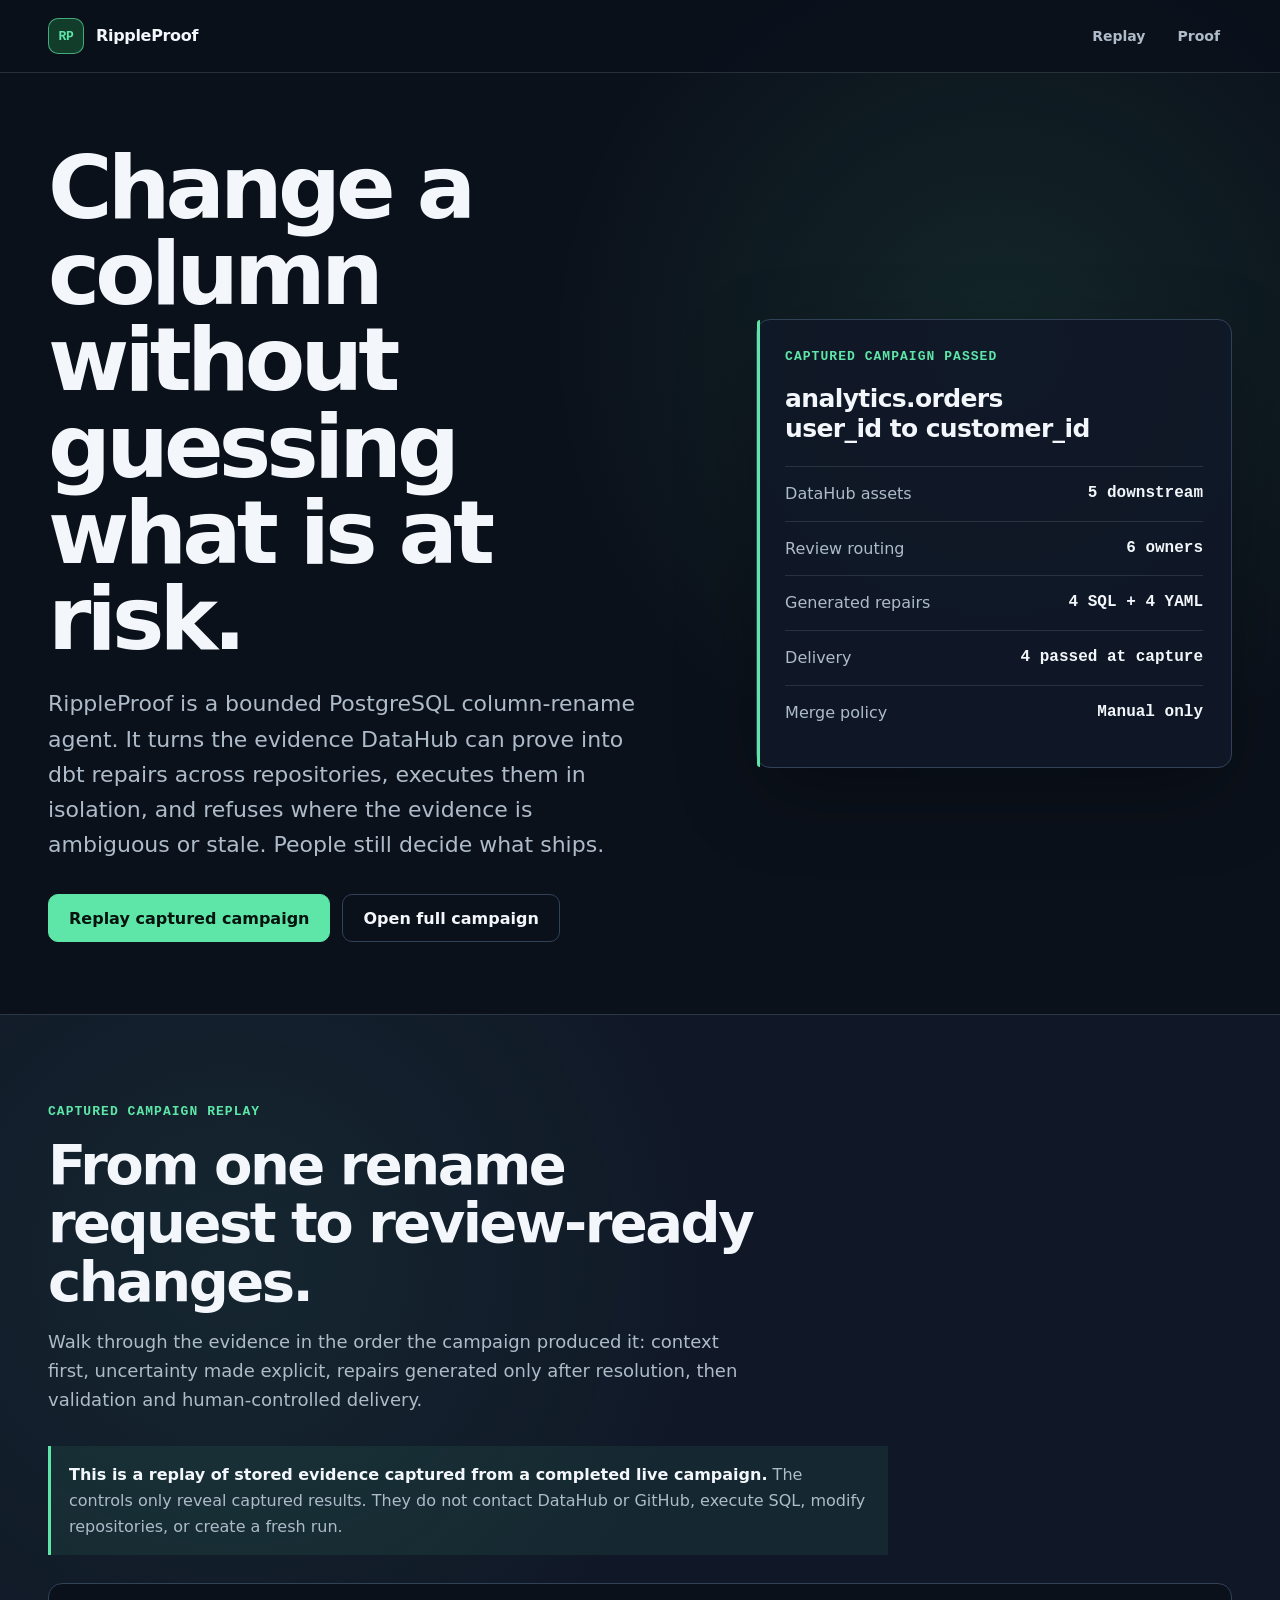
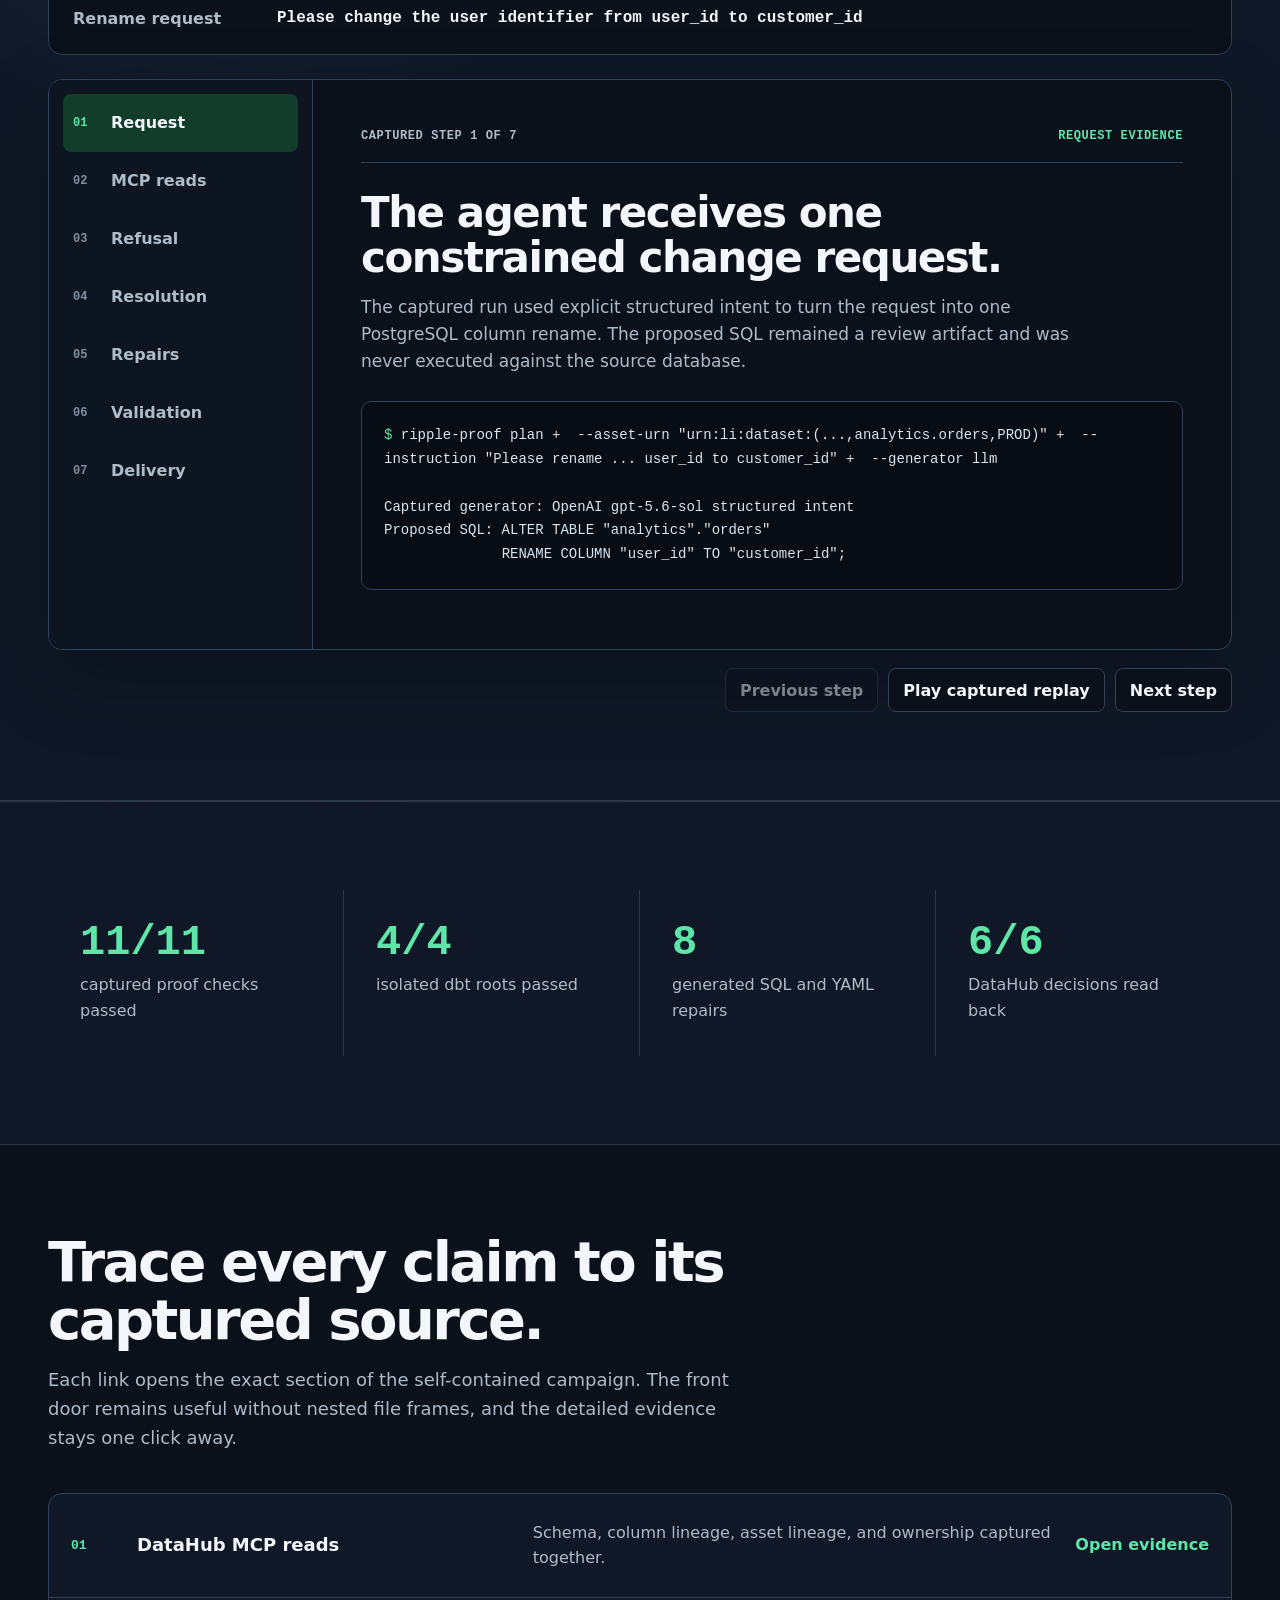
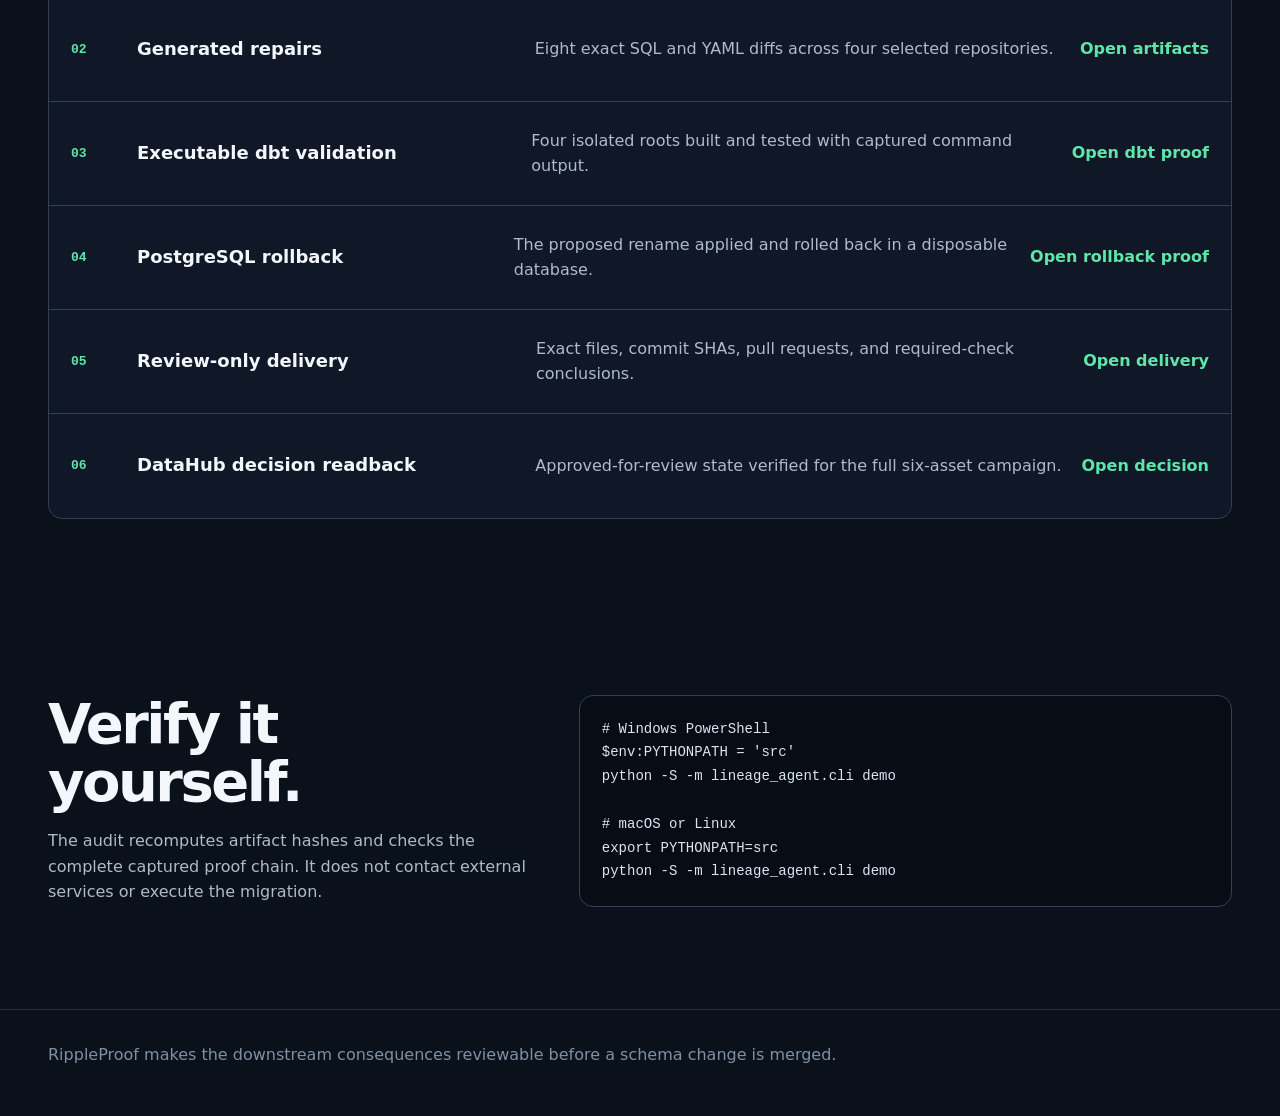
==== index.html @ 34cfae47 "feat: land the hosted root on the campaign review GitHub Pages now serves this repository, so the ba" ====
<!doctype html>
<html lang="en">
<head>
  <meta charset="utf-8">
  <title>RippleProof</title>
  <link rel="canonical" href="https://itxcrusher.github.io/ripple-proof/examples/index.html">
  <meta http-equiv="refresh" content="0; url=examples/index.html">
  <script>location.replace("examples/index.html");</script>
</head>
<body>
  <p>Redirecting to the <a href="examples/index.html">RippleProof campaign review</a>.</p>
</body>
</html>
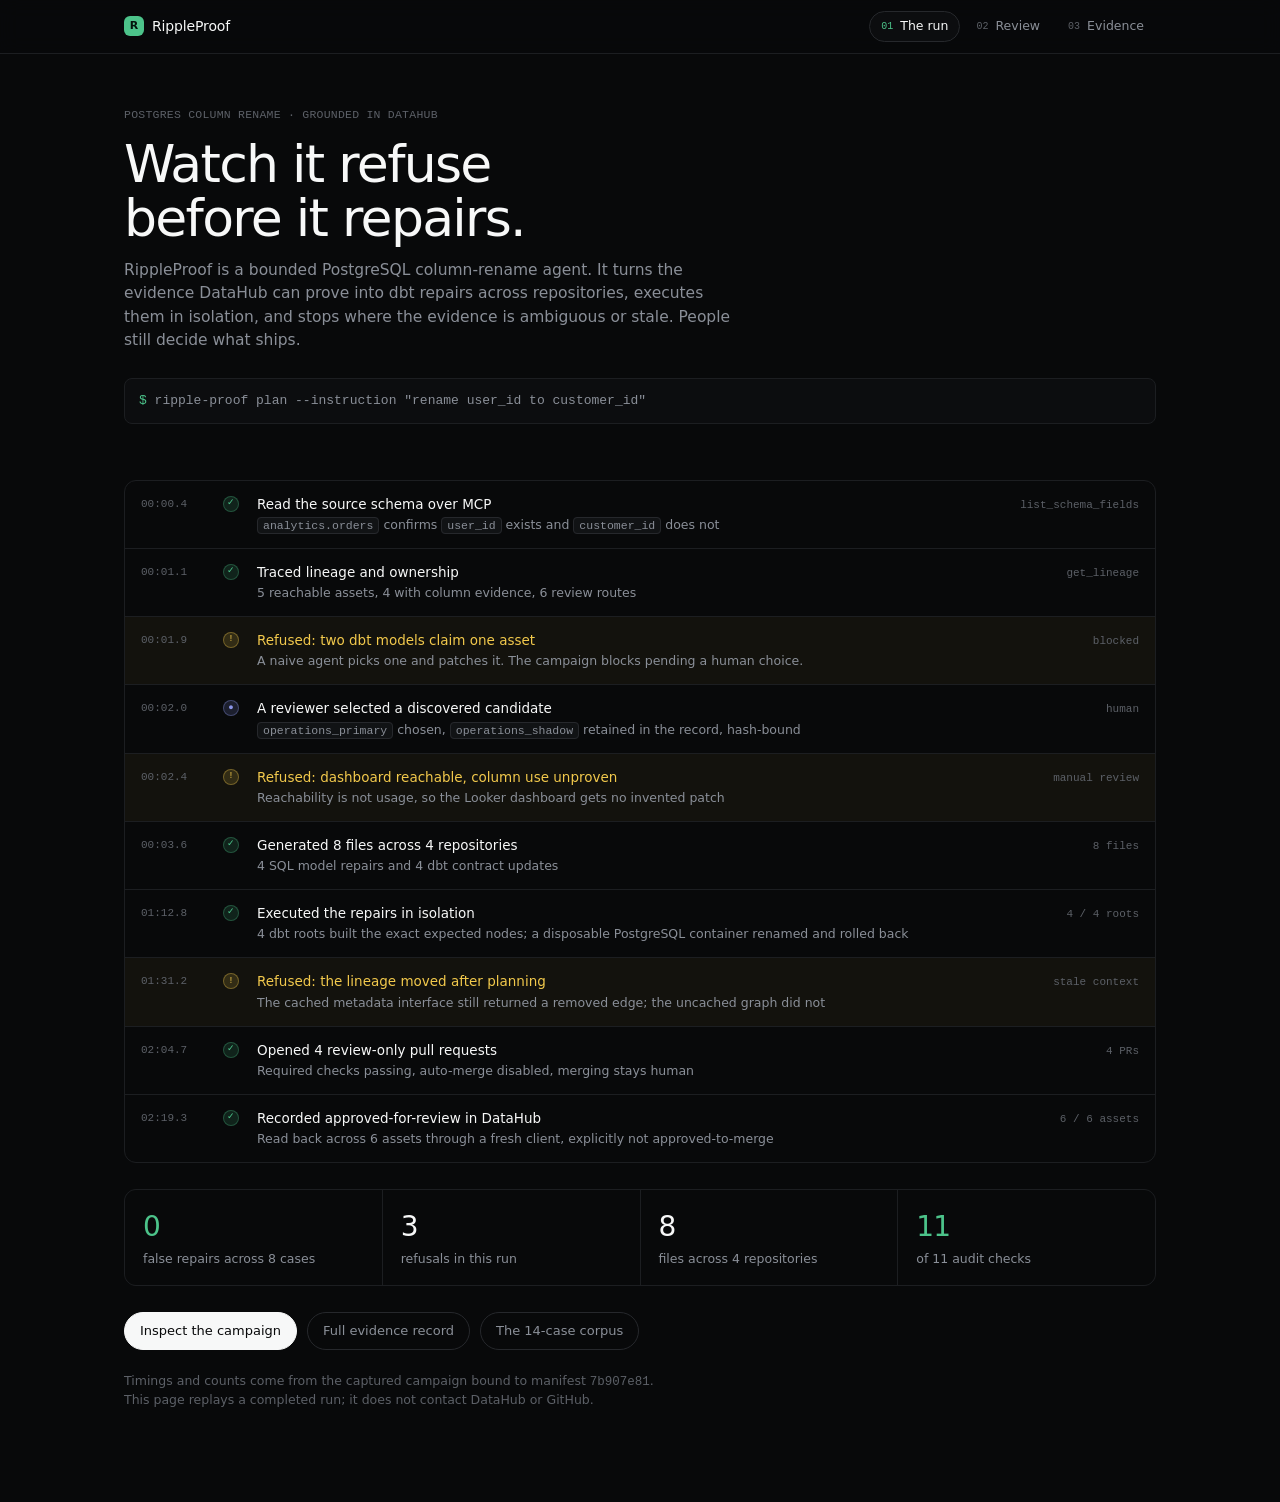
==== commit c32d6038: "feat: give the site a flow instead of eleven pages A reviewer landing here met eleven HTML pages, si" ====
--- a/index.html
+++ b/index.html
@@ -3,11 +3,11 @@
 <head>
   <meta charset="utf-8">
   <title>RippleProof</title>
-  <link rel="canonical" href="https://itxcrusher.github.io/ripple-proof/examples/index.html">
-  <meta http-equiv="refresh" content="0; url=examples/index.html">
-  <script>location.replace("examples/index.html");</script>
+  <link rel="canonical" href="https://itxcrusher.github.io/ripple-proof/examples/run.html">
+  <meta http-equiv="refresh" content="0; url=examples/run.html">
+  <script>location.replace("examples/run.html");</script>
 </head>
 <body>
-  <p>Redirecting to the <a href="examples/index.html">RippleProof campaign review</a>.</p>
+  <p>Redirecting to the <a href="examples/run.html">RippleProof campaign review</a>.</p>
 </body>
 </html>
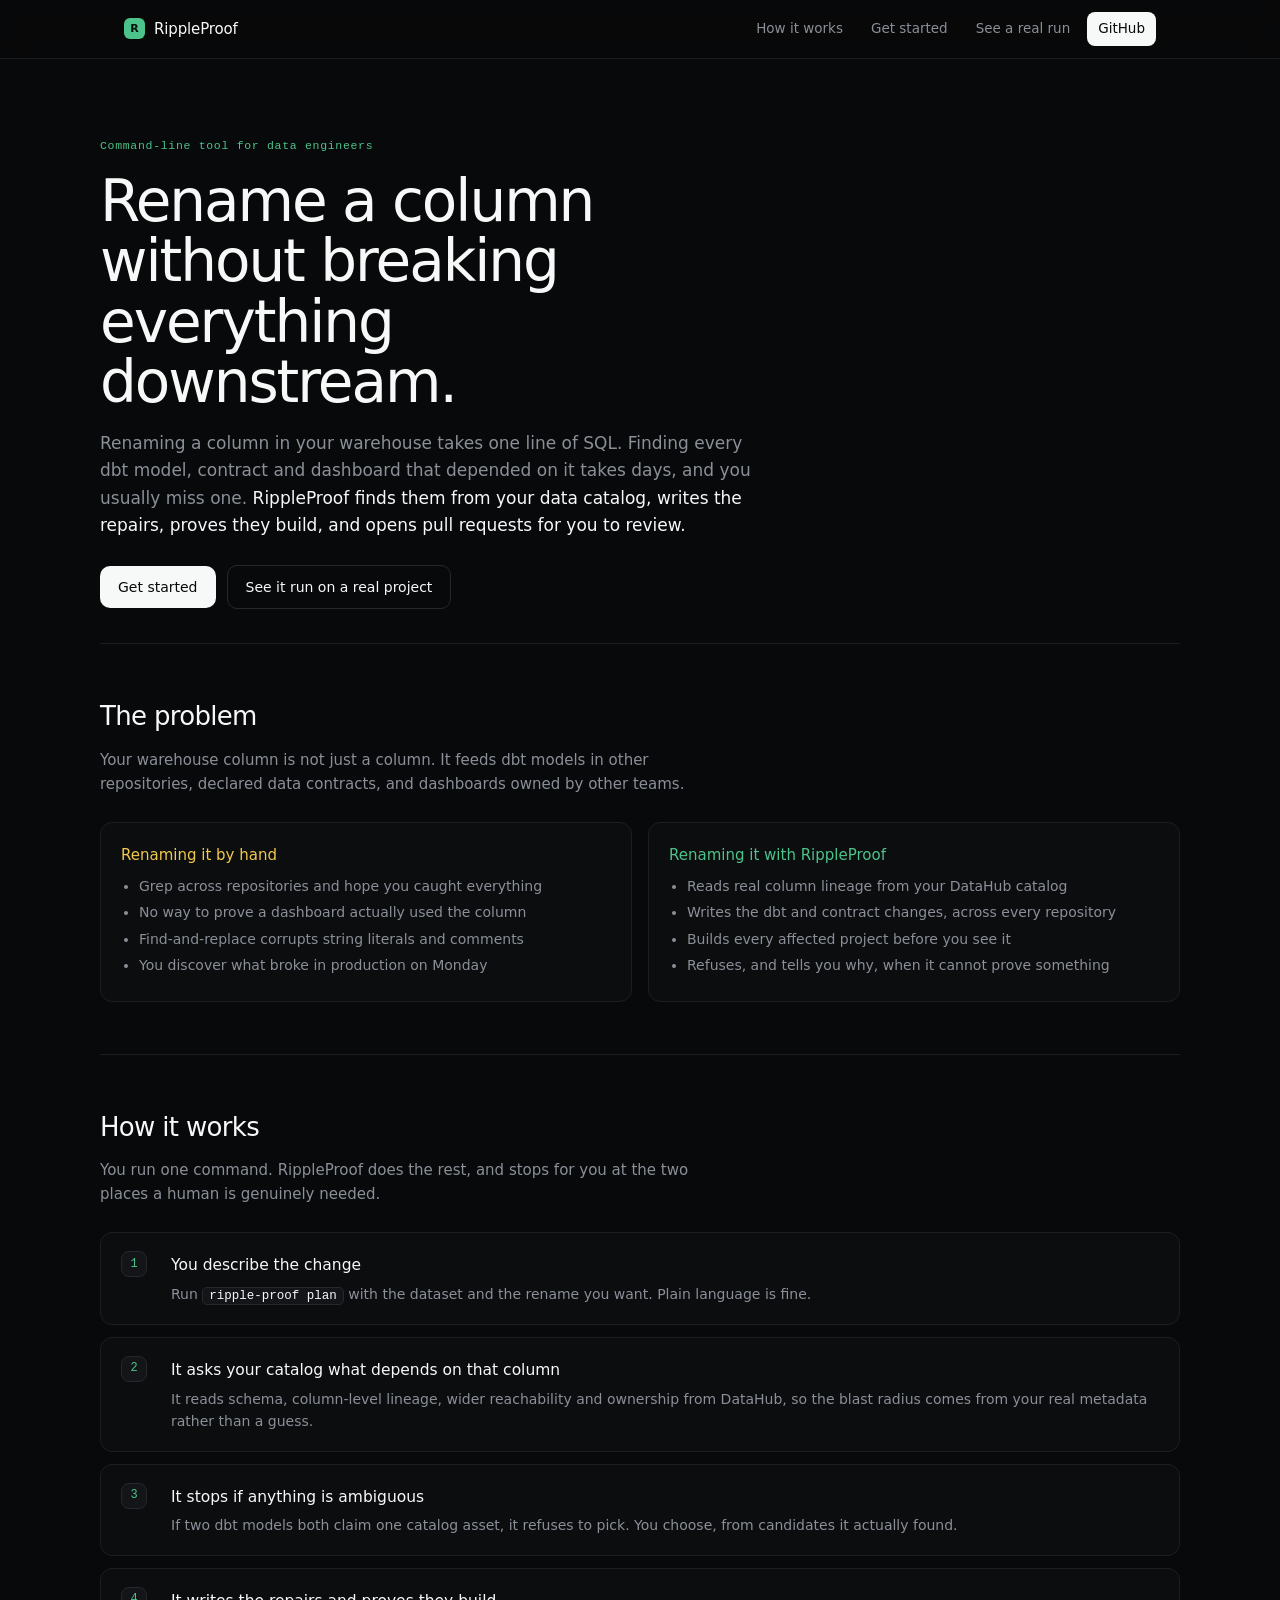
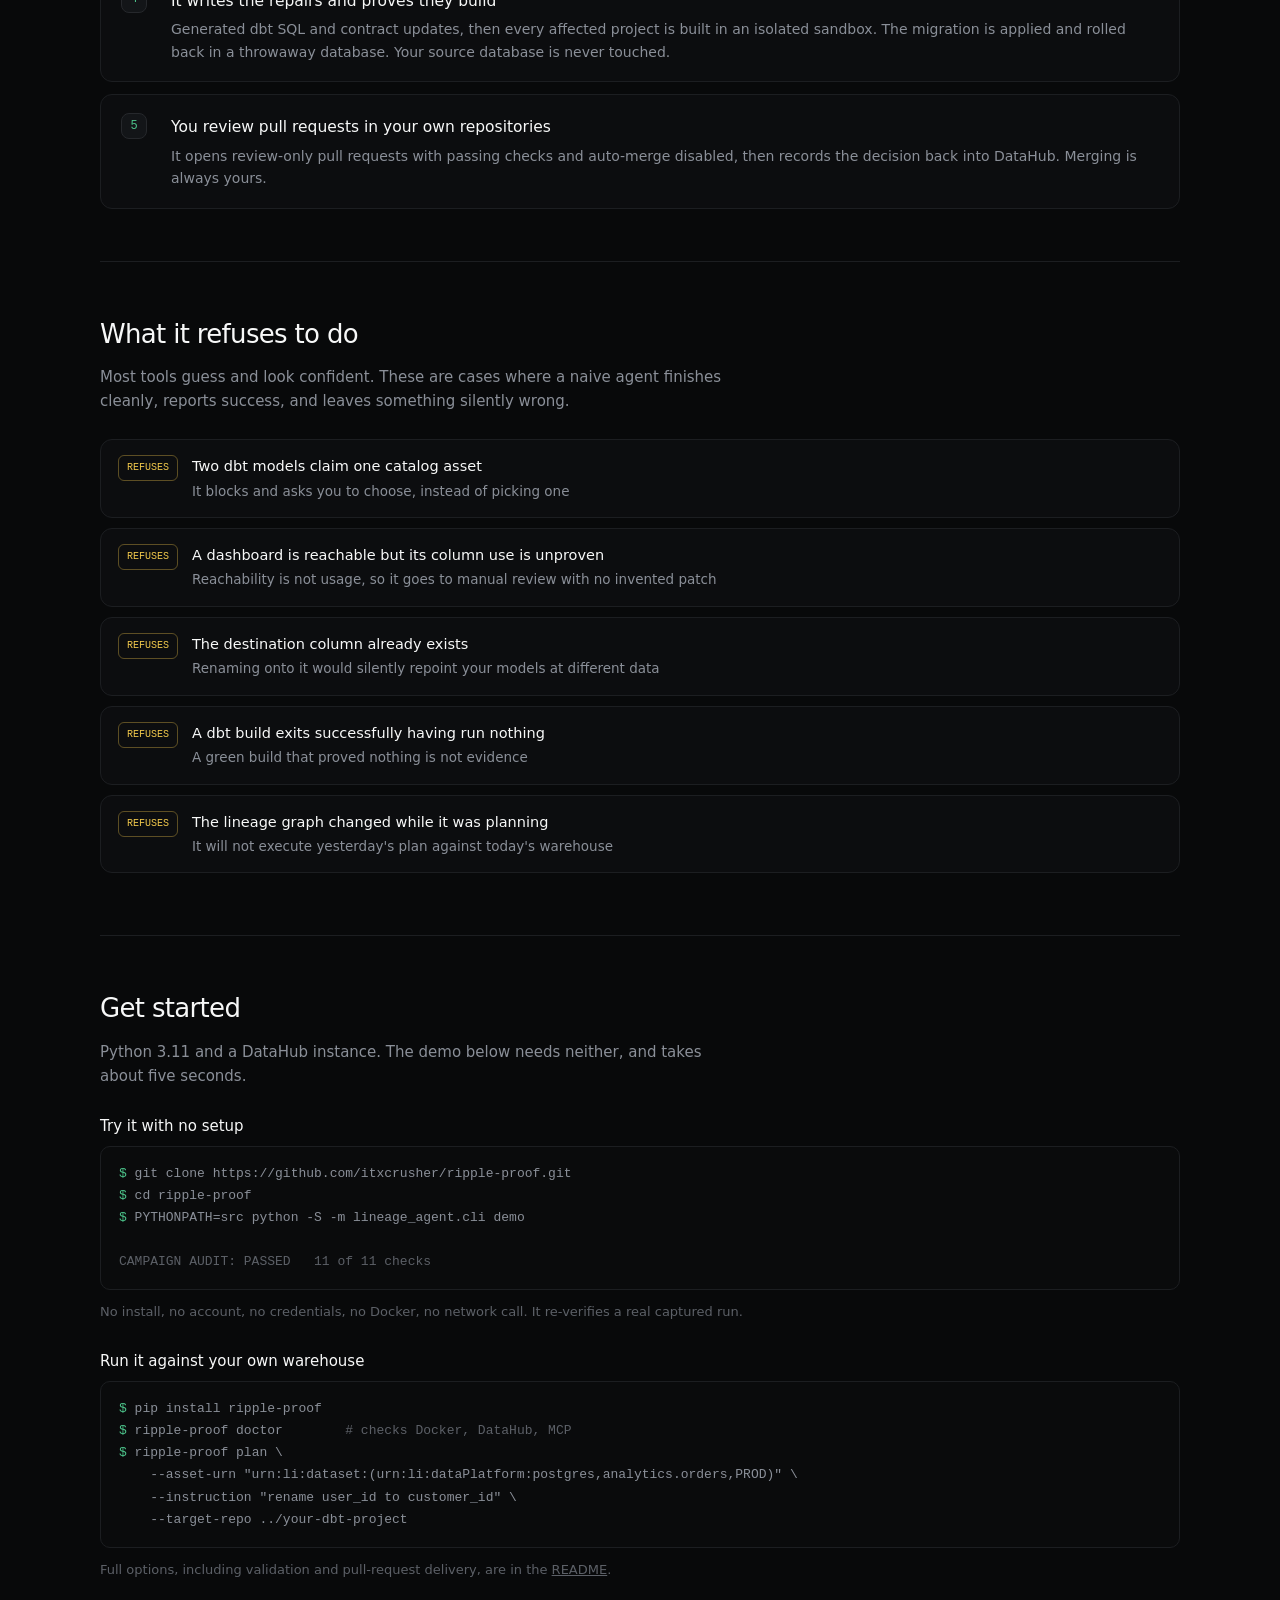
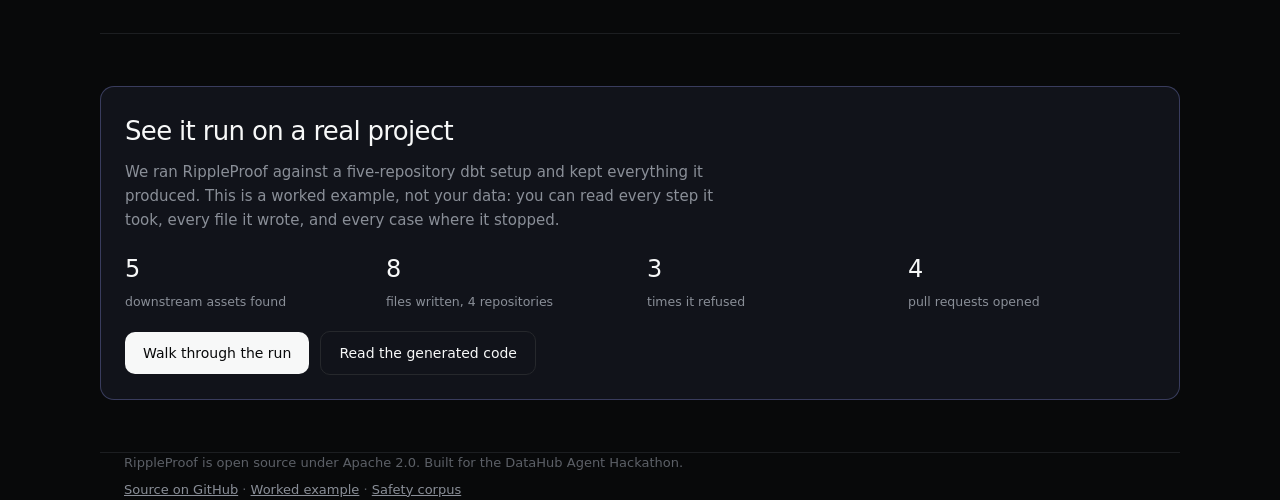
==== commit bb459628: "feat: give the site a landing page and a way home Walking the live site as a first-time visitor expo" ====
--- a/index.html
+++ b/index.html
@@ -3,11 +3,11 @@
 <head>
   <meta charset="utf-8">
   <title>RippleProof</title>
-  <link rel="canonical" href="https://itxcrusher.github.io/ripple-proof/examples/run.html">
-  <meta http-equiv="refresh" content="0; url=examples/run.html">
-  <script>location.replace("examples/run.html");</script>
+  <link rel="canonical" href="https://itxcrusher.github.io/ripple-proof/examples/home.html">
+  <meta http-equiv="refresh" content="0; url=examples/home.html">
+  <script>location.replace("examples/home.html");</script>
 </head>
 <body>
-  <p>Redirecting to the <a href="examples/run.html">RippleProof campaign review</a>.</p>
+  <p>Redirecting to the <a href="examples/home.html">RippleProof campaign review</a>.</p>
 </body>
 </html>
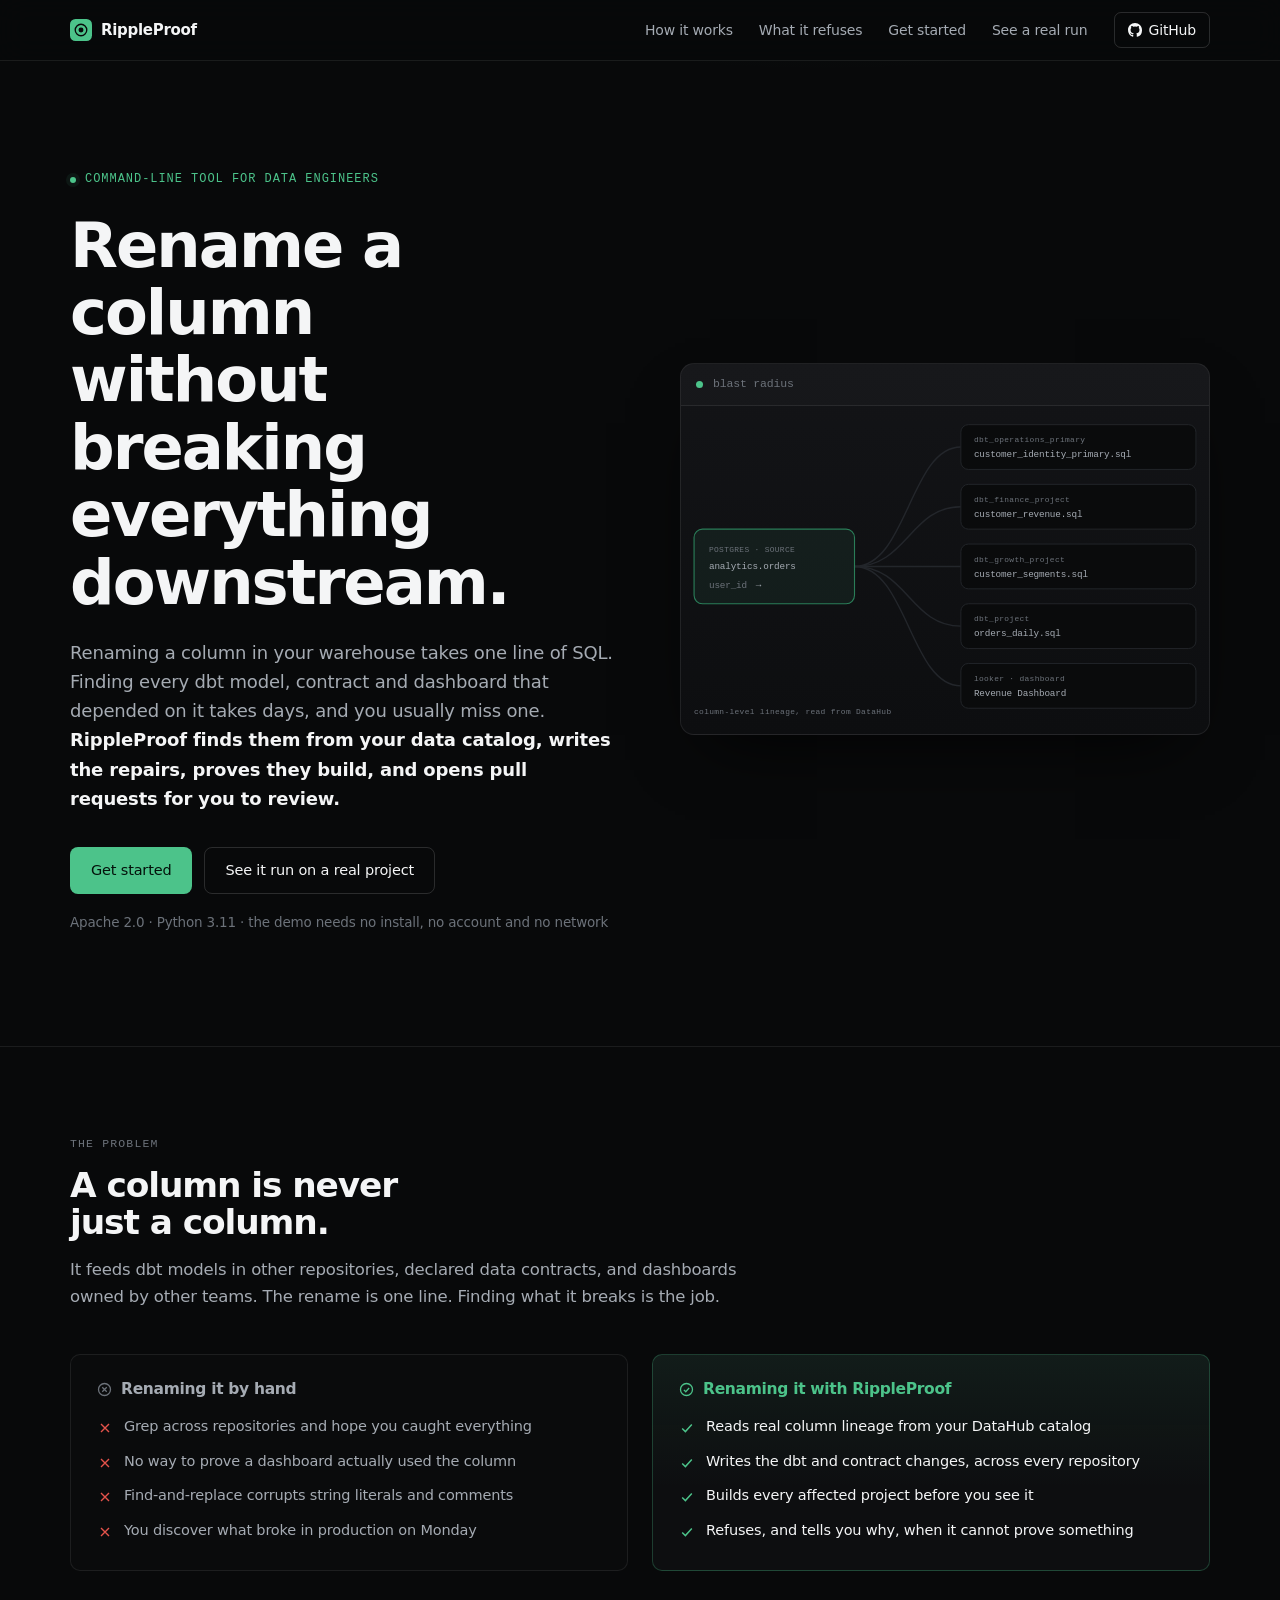
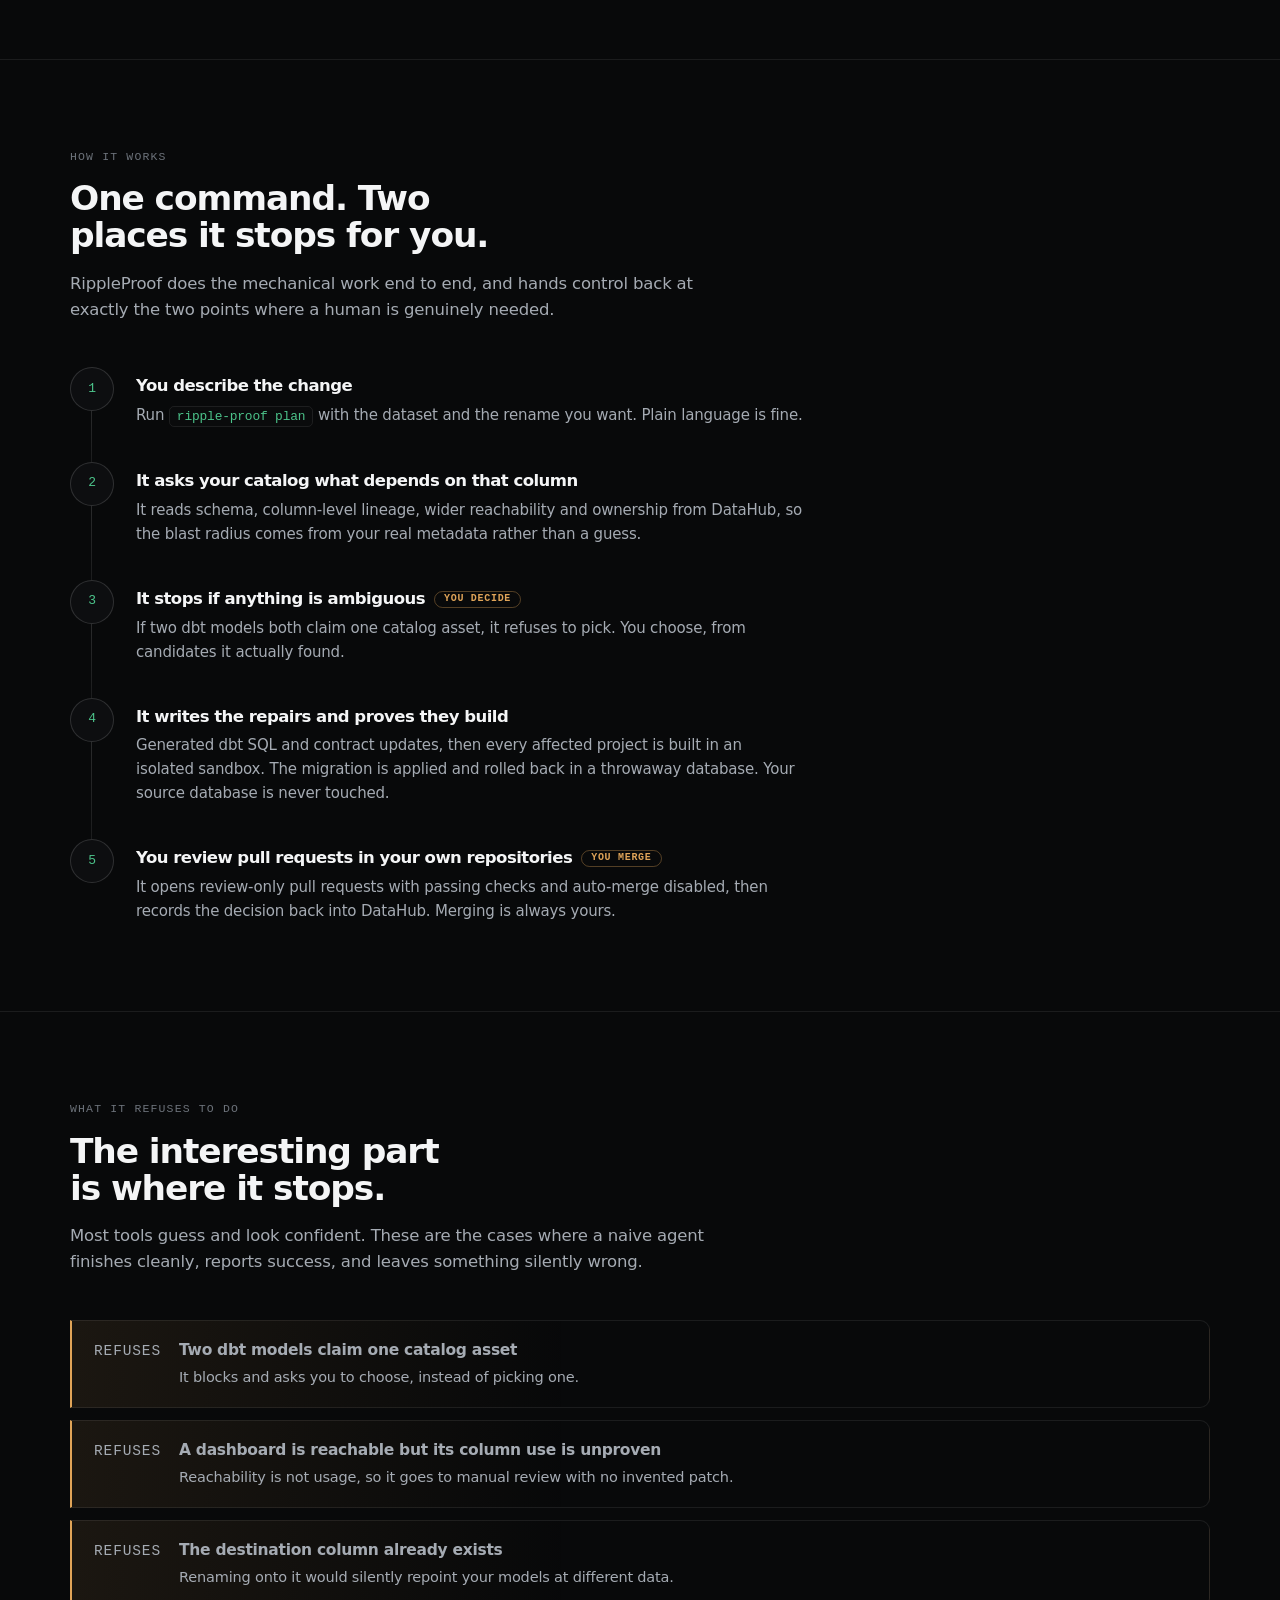
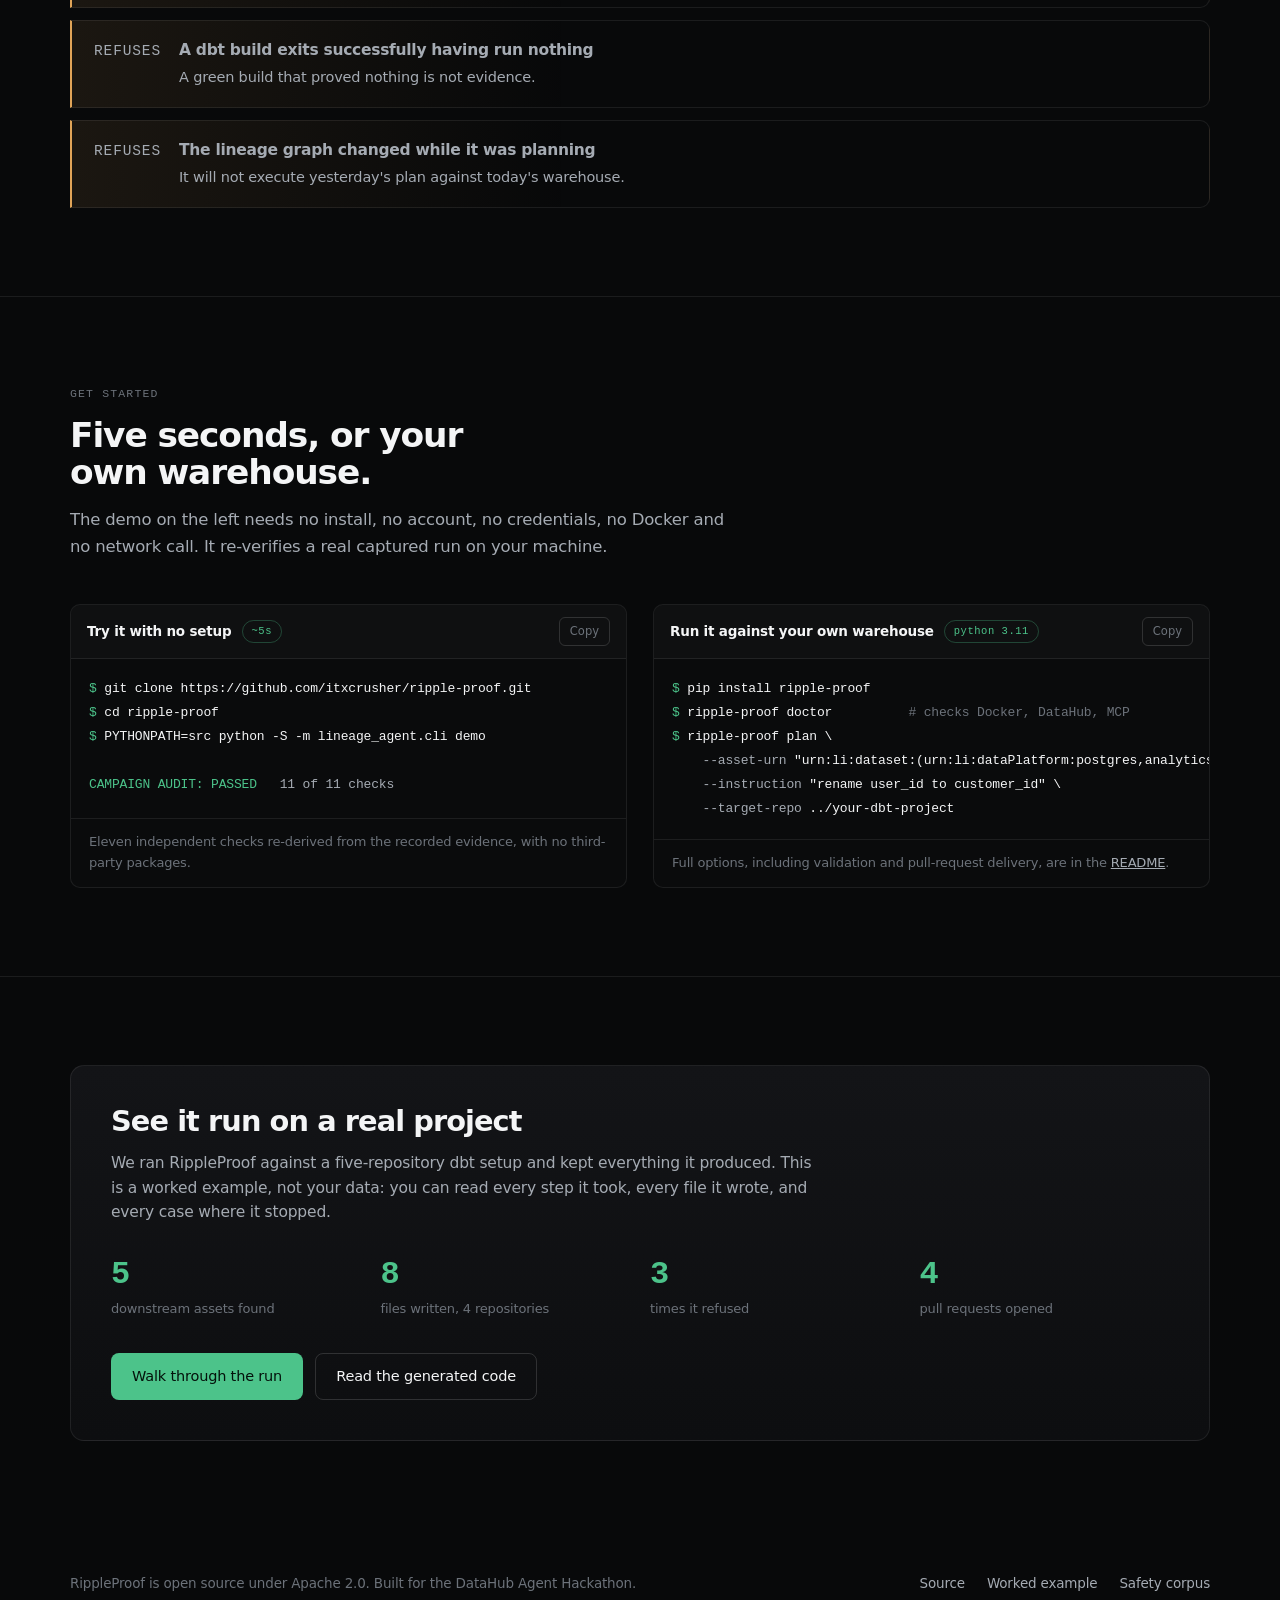
==== commit 6c4d6e89: "feat: real landing page at the site root, one design system across every page The landing page was b" ====
--- a/index.html
+++ b/index.html
@@ -1,13 +1,497 @@
 <!doctype html>
 <html lang="en">
 <head>
-  <meta charset="utf-8">
-  <title>RippleProof</title>
-  <link rel="canonical" href="https://itxcrusher.github.io/ripple-proof/examples/home.html">
-  <meta http-equiv="refresh" content="0; url=examples/home.html">
-  <script>location.replace("examples/home.html");</script>
+<meta charset="utf-8">
+<meta name="viewport" content="width=device-width, initial-scale=1">
+<meta name="color-scheme" content="dark">
+<title>RippleProof | Rename a column without breaking everything downstream</title>
+<meta name="description" content="RippleProof reads column-level lineage from your DataHub catalog, writes the dbt and contract repairs, proves they build, and opens review-only pull requests. It refuses when it cannot prove something.">
+<link rel="canonical" href="https://itxcrusher.github.io/ripple-proof/">
+<link rel="icon" href="data:image/svg+xml,<svg xmlns='http://www.w3.org/2000/svg' viewBox='0 0 32 32'><rect width='32' height='32' rx='8' fill='%234cc38a'/><circle cx='16' cy='16' r='4' fill='%2308090a'/><circle cx='16' cy='16' r='9' fill='none' stroke='%2308090a' stroke-width='2'/></svg>">
+<style>
+:root{
+  --ground:#08090a; --surface:#0d0e10; --raised:#131417; --sunk:#0a0b0c;
+  --line:rgba(255,255,255,.08); --line-2:rgba(255,255,255,.14);
+  --ink:#f4f5f6; --ink-2:#a5abb3; --ink-3:#6c727a;
+  --mint:#4cc38a; --mint-deep:#2a7d58; --mint-wash:rgba(76,195,138,.08);
+  --amber:#e0a458; --amber-wash:rgba(224,164,88,.09);
+  --red:#e5534b;
+  --w:1140px;
+  --sans:"Inter Variable","Inter","SF Pro Display",-apple-system,"Segoe UI",system-ui,sans-serif;
+  --mono:"Cascadia Code","JetBrains Mono","SF Mono",ui-monospace,"Consolas",monospace;
+  --r:10px;
+}
+*,*::before,*::after{box-sizing:border-box}
+html{-webkit-text-size-adjust:100%}
+body{
+  margin:0; background:var(--ground); color:var(--ink);
+  font-family:var(--sans); font-size:16px; line-height:1.6;
+  font-variation-settings:"wght" 400; letter-spacing:-.011em;
+  -webkit-font-smoothing:antialiased;
+}
+h1,h2,h3{margin:0; font-variation-settings:"wght" 560; letter-spacing:-.032em; line-height:1.08}
+p{margin:0}
+a{color:inherit}
+code,kbd,samp,pre{font-family:var(--mono); font-size:.86em}
+.wrap{width:min(100% - 40px,var(--w)); margin-inline:auto}
+.sr{position:absolute;width:1px;height:1px;overflow:hidden;clip:rect(0 0 0 0);white-space:nowrap}
+.skip{position:absolute;left:-999px;top:0;z-index:100;background:var(--mint);color:#04120b;padding:10px 16px;border-radius:0 0 8px 0;font-weight:600}
+.skip:focus{left:0}
+:focus-visible{outline:2px solid var(--mint); outline-offset:3px; border-radius:4px}
+
+/* ---------- nav ---------- */
+.nav{position:sticky;top:0;z-index:50;background:rgba(8,9,10,.72);backdrop-filter:blur(14px) saturate(140%);border-bottom:1px solid var(--line)}
+.nav .wrap{display:flex;align-items:center;gap:28px;height:60px}
+.brand{display:flex;align-items:center;gap:9px;font-weight:600;letter-spacing:-.02em;text-decoration:none;font-size:15px}
+.mark{width:22px;height:22px;flex:none}
+.nav nav{margin-left:auto;display:flex;align-items:center;gap:26px}
+.nav nav a{color:var(--ink-2);text-decoration:none;font-size:14px;white-space:nowrap;transition:color .18s ease}
+.nav nav a:hover{color:var(--ink)}
+.gh{display:inline-flex;align-items:center;gap:7px;color:var(--ink)!important;border:1px solid var(--line-2);padding:6px 13px;border-radius:7px;transition:border-color .18s ease,background .18s ease}
+.gh:hover{border-color:var(--mint);background:var(--mint-wash)}
+@media(max-width:820px){.nav nav a.hide-sm{display:none}.nav .wrap{gap:16px}.nav nav{gap:18px}}
+@media(max-width:560px){.nav nav a.hide-xs{display:none}.nav nav{gap:14px}}
+
+/* ---------- hero ---------- */
+.hero{position:relative;overflow:hidden;border-bottom:1px solid var(--line)}
+.hero::before{
+  content:"";position:absolute;inset:-30% -10% auto -10%;height:760px;pointer-events:none;
+  background:radial-gradient(58% 46% at 62% 8%,rgba(76,195,138,.13),transparent 70%),
+             radial-gradient(40% 40% at 10% 0%,rgba(88,120,255,.07),transparent 72%);
+}
+.hero .wrap{position:relative;display:grid;gap:56px;padding:86px 0 92px;align-items:center}
+@media(min-width:1000px){.hero .wrap{grid-template-columns:minmax(0,1fr) minmax(0,530px);gap:64px;padding:104px 0 112px}}
+.eyebrow{display:inline-flex;align-items:center;gap:9px;font-family:var(--mono);font-size:12px;letter-spacing:.08em;text-transform:uppercase;color:var(--mint);margin-bottom:22px}
+.eyebrow::before{content:"";width:6px;height:6px;border-radius:50%;background:var(--mint);box-shadow:0 0 0 4px var(--mint-wash)}
+h1{font-size:clamp(2.5rem,5.6vw,3.9rem)}
+.lede{margin-top:22px;font-size:clamp(1rem,1.45vw,1.125rem);line-height:1.62;color:var(--ink-2);max-width:56ch}
+.lede b{color:var(--ink);font-variation-settings:"wght" 500}
+.cta{display:flex;flex-wrap:wrap;gap:12px;margin-top:34px}
+.btn{display:inline-flex;align-items:center;gap:8px;padding:11px 20px;border-radius:8px;font-size:14.5px;font-variation-settings:"wght" 540;text-decoration:none;border:1px solid transparent;cursor:pointer;transition:transform .16s cubic-bezier(.16,1,.3,1),background .18s ease,border-color .18s ease}
+.btn-primary{background:var(--mint);color:#04120b}
+.btn-primary:hover{background:#5ed69a;transform:translateY(-1px)}
+.btn-ghost{border-color:var(--line-2);color:var(--ink)}
+.btn-ghost:hover{border-color:var(--ink-3);background:rgba(255,255,255,.03);transform:translateY(-1px)}
+.note{margin-top:18px;font-size:13.5px;color:var(--ink-3)}
+.note code{color:var(--ink-2)}
+
+/* ---------- the ripple diagram ---------- */
+.viz{border:1px solid var(--line);border-radius:14px;background:linear-gradient(180deg,var(--raised),var(--surface));overflow:hidden;box-shadow:0 30px 70px -30px rgba(0,0,0,.9)}
+.viz-bar{display:flex;align-items:center;gap:10px;padding:11px 15px;border-bottom:1px solid var(--line);font-family:var(--mono);font-size:11.5px;color:var(--ink-3);background:rgba(255,255,255,.015)}
+.viz-bar .dot{width:7px;height:7px;border-radius:50%;background:var(--mint);flex:none;animation:blip 8s ease-in-out infinite}
+.viz-status{margin-left:auto;position:relative;min-width:132px;height:16px}
+.viz-status span{position:absolute;right:0;top:0;white-space:nowrap;opacity:0;animation:phase 8s linear infinite}
+.viz-status .s1{animation-name:ph1} .viz-status .s2{animation-name:ph2} .viz-status .s3{animation-name:ph3;color:var(--mint)}
+.viz svg{display:block;width:100%;height:auto}
+@keyframes blip{0%,10%{box-shadow:0 0 0 0 rgba(76,195,138,.6)}18%{box-shadow:0 0 0 7px rgba(76,195,138,0)}100%{box-shadow:0 0 0 0 rgba(76,195,138,0)}}
+@keyframes ph1{0%,9%{opacity:1}13%,100%{opacity:0}}
+@keyframes ph2{0%,12%{opacity:0}16%,52%{opacity:1}57%,100%{opacity:0}}
+@keyframes ph3{0%,56%{opacity:0}61%,94%{opacity:1}99%,100%{opacity:0}}
+
+.edge{fill:none;stroke:#23262b;stroke-width:1.5;stroke-dasharray:1;stroke-dashoffset:0;animation:draw 8s linear infinite}
+.e1{animation-delay:0s} .e2{animation-delay:.28s} .e3{animation-delay:.56s} .e4{animation-delay:.84s} .e5{animation-delay:1.12s}
+@keyframes draw{
+  0%,14%{stroke-dashoffset:1;stroke:#23262b}
+  24%,52%{stroke-dashoffset:0;stroke:var(--amber)}
+  62%,94%{stroke-dashoffset:0;stroke:var(--mint-deep)}
+  99%,100%{stroke-dashoffset:1;stroke:#23262b}
+}
+.e5{animation-name:draw5}
+@keyframes draw5{
+  0%,14%{stroke-dashoffset:1;stroke:#23262b}
+  24%,94%{stroke-dashoffset:0;stroke:var(--amber)}
+  99%,100%{stroke-dashoffset:1;stroke:#23262b}
+}
+.nbox{fill:var(--sunk);stroke:#23262b;stroke-width:1;animation:nlit 8s linear infinite}
+.n1{animation-delay:0s} .n2{animation-delay:.28s} .n3{animation-delay:.56s} .n4{animation-delay:.84s}
+@keyframes nlit{
+  0%,20%{stroke:#23262b;fill:var(--sunk)}
+  28%,52%{stroke:var(--amber);fill:rgba(224,164,88,.06)}
+  62%,94%{stroke:var(--mint-deep);fill:rgba(76,195,138,.05)}
+  99%,100%{stroke:#23262b;fill:var(--sunk)}
+}
+.nbox.n5{animation-name:nlit5;animation-delay:1.12s}
+@keyframes nlit5{
+  0%,20%{stroke:#23262b;fill:var(--sunk)}
+  28%,94%{stroke:var(--amber);fill:rgba(224,164,88,.07)}
+  99%,100%{stroke:#23262b;fill:var(--sunk)}
+}
+.ntag{font-family:var(--mono);font-size:8.5px;fill:var(--ink-3);letter-spacing:.04em}
+.nname{font-family:var(--mono);font-size:10px;fill:var(--ink-2)}
+.verdict{font-family:var(--mono);font-size:8.5px;opacity:0;animation:vshow 8s linear infinite}
+.verdict.ok{fill:var(--mint)} .verdict.hold{fill:var(--amber)}
+.v1{animation-delay:0s} .v2{animation-delay:.28s} .v3{animation-delay:.56s} .v4{animation-delay:.84s} .v5{animation-delay:1.12s}
+@keyframes vshow{0%,58%{opacity:0}64%,94%{opacity:1}99%,100%{opacity:0}}
+.src{fill:rgba(76,195,138,.07);stroke:var(--mint-deep);stroke-width:1.2}
+.oldcol{font-family:var(--mono);font-size:10px;fill:var(--ink-3);animation:strike 8s linear infinite}
+@keyframes strike{0%,7%{fill:var(--ink-2);text-decoration:none}11%,94%{fill:var(--ink-3);text-decoration:line-through}99%,100%{fill:var(--ink-2);text-decoration:none}}
+.newcol{font-family:var(--mono);font-size:10px;fill:var(--mint);opacity:0;animation:reveal 8s linear infinite}
+@keyframes reveal{0%,8%{opacity:0}13%,94%{opacity:1}99%,100%{opacity:0}}
+.ring{fill:none;stroke:var(--mint);opacity:0;animation:ripple 8s linear infinite}
+.r2{animation-delay:.34s} .r3{animation-delay:.68s}
+@keyframes ripple{0%,9%{r:20px;opacity:.55}22%{r:76px;opacity:0}100%{r:76px;opacity:0}}
+@media(prefers-reduced-motion:reduce){
+  .edge,.nbox,.verdict,.oldcol,.newcol,.ring,.viz-status span,.viz-bar .dot{animation:none!important}
+  .edge{stroke-dashoffset:0;stroke:var(--mint-deep)} .e5{stroke:var(--amber)}
+  .nbox{stroke:var(--mint-deep);fill:rgba(76,195,138,.05)} .nbox.n5{stroke:var(--amber);fill:rgba(224,164,88,.07)}
+  .verdict{opacity:1} .newcol{opacity:1} .oldcol{fill:var(--ink-3);text-decoration:line-through}
+  .viz-status .s3{opacity:1}
+  .btn:hover{transform:none}
+}
+
+/* ---------- generic section ---------- */
+section{padding:88px 0;border-bottom:1px solid var(--line)}
+@media(max-width:700px){section{padding:64px 0}}
+.head{margin-bottom:44px}
+.kicker{font-family:var(--mono);font-size:11.5px;letter-spacing:.1em;text-transform:uppercase;color:var(--ink-3);margin-bottom:14px}
+h2{font-size:clamp(1.65rem,3.1vw,2.15rem);max-width:22ch;text-wrap:balance}
+.head p{margin-top:16px;color:var(--ink-2);font-size:16.5px;max-width:64ch}
+
+/* ---------- problem split ---------- */
+.split{display:grid;gap:20px}
+@media(min-width:880px){.split{grid-template-columns:1fr 1fr;gap:24px}}
+.col{border:1px solid var(--line);border-radius:var(--r);padding:26px 26px 28px;position:relative}
+.col.bad{background:var(--sunk)}
+.col.good{background:linear-gradient(180deg,var(--mint-wash),transparent 62%),var(--surface);border-color:rgba(76,195,138,.26)}
+.col h3{font-size:15.5px;letter-spacing:-.02em;display:flex;align-items:center;gap:9px;margin-bottom:18px}
+.col.bad h3{color:var(--ink-2)} .col.good h3{color:var(--mint)}
+.col ul{list-style:none;margin:0;padding:0;display:grid;gap:13px}
+.col li{display:grid;grid-template-columns:16px 1fr;gap:11px;font-size:14.5px;line-height:1.5;color:var(--ink-2)}
+.col.good li{color:var(--ink)}
+.col li svg{margin-top:4px}
+
+/* ---------- steps ---------- */
+.steps{position:relative;display:grid;gap:0;counter-reset:s}
+.step{position:relative;display:grid;grid-template-columns:44px 1fr;gap:22px;padding:0 0 34px}
+.step:last-child{padding-bottom:0}
+.step::before{content:"";position:absolute;left:21px;top:36px;bottom:-2px;width:1px;background:linear-gradient(180deg,var(--line-2),var(--line))}
+.step:last-child::before{display:none}
+.num{width:44px;height:44px;border-radius:50%;border:1px solid var(--line-2);background:var(--surface);display:grid;place-items:center;font-family:var(--mono);font-size:13px;color:var(--mint);position:relative;z-index:1}
+.step h3{font-size:16.5px;margin-bottom:8px;padding-top:10px}
+.step p{color:var(--ink-2);font-size:15px;max-width:70ch}
+.step code{background:var(--sunk);border:1px solid var(--line);border-radius:5px;padding:2px 7px;color:var(--mint)}
+.human{display:inline-block;margin-left:9px;font-family:var(--mono);font-size:10px;letter-spacing:.07em;text-transform:uppercase;color:var(--amber);border:1px solid rgba(224,164,88,.35);border-radius:20px;padding:2px 9px;vertical-align:middle}
+
+/* ---------- refusals ---------- */
+.refuse{display:grid;gap:12px}
+.rf{display:grid;grid-template-columns:auto 1fr;gap:18px;align-items:start;border:1px solid var(--line);border-left:2px solid var(--amber);border-radius:0 var(--r) var(--r) 0;background:linear-gradient(90deg,var(--amber-wash),transparent 44%);padding:18px 22px}
+.rf-x{font-family:var(--mono);font-size:11px;color:var(--amber);padding-top:2px;letter-spacing:.06em}
+.rf b{display:block;font-size:15.5px;font-variation-settings:"wght" 540;letter-spacing:-.018em;margin-bottom:5px}
+.rf span{color:var(--ink-2);font-size:14.5px;line-height:1.5}
+@media(max-width:640px){.rf{grid-template-columns:1fr;gap:8px}}
+
+/* ---------- code blocks ---------- */
+.get{display:grid;gap:24px}
+@media(min-width:920px){.get{grid-template-columns:1fr 1fr;gap:26px}}
+.pane{border:1px solid var(--line);border-radius:var(--r);background:var(--sunk);overflow:hidden;display:flex;flex-direction:column}
+.pane-h{display:flex;align-items:center;gap:10px;padding:12px 16px;border-bottom:1px solid var(--line);background:rgba(255,255,255,.02)}
+.pane-h b{font-size:13.5px;font-variation-settings:"wght" 540}
+.pane-h em{font-style:normal;font-family:var(--mono);font-size:10.5px;color:var(--mint);border:1px solid rgba(76,195,138,.3);border-radius:20px;padding:2px 9px;letter-spacing:.05em}
+.copy{margin-left:auto;background:none;border:1px solid var(--line-2);color:var(--ink-3);border-radius:6px;font:inherit;font-size:11.5px;padding:4px 10px;cursor:pointer;transition:color .18s,border-color .18s}
+.copy:hover{color:var(--ink);border-color:var(--ink-3)}
+.pane pre{margin:0;padding:18px;overflow-x:auto;font-size:13px;line-height:1.85;color:var(--ink)}
+.pane pre .p{color:var(--mint);-webkit-user-select:none;user-select:none}
+.pane pre .c{color:var(--ink-3)}
+.pane pre .o{color:var(--ink-2)}
+.pane pre .ok{color:var(--mint)}
+.pane .foot{margin-top:auto;padding:13px 18px;border-top:1px solid var(--line);font-size:13px;color:var(--ink-3)}
+.pane .foot a{color:var(--ink-2)}
+
+/* ---------- run banner ---------- */
+.section-last{border-bottom:none}
+.cta-tight{margin-top:0}
+.run{border:1px solid var(--line);border-radius:14px;background:linear-gradient(180deg,var(--raised),var(--surface));padding:40px}
+@media(max-width:700px){.run{padding:28px 22px}}
+.run h2{font-size:clamp(1.4rem,2.6vw,1.8rem)}
+.run > p{margin-top:14px;color:var(--ink-2);max-width:72ch;font-size:15.5px}
+.stats{display:grid;grid-template-columns:repeat(2,1fr);gap:26px 20px;margin:34px 0}
+@media(min-width:760px){.stats{grid-template-columns:repeat(4,1fr)}}
+.stat b{display:block;font-family:var(--mono);font-size:2rem;font-variation-settings:"wght" 500;color:var(--mint);line-height:1;letter-spacing:-.03em}
+.stat span{display:block;margin-top:9px;font-size:13px;color:var(--ink-3);line-height:1.45}
+
+/* ---------- footer ---------- */
+footer{padding:44px 0 60px;color:var(--ink-3);font-size:13.5px}
+footer .wrap{display:flex;flex-wrap:wrap;gap:10px 22px;align-items:center}
+footer a{color:var(--ink-2);text-decoration:none}
+footer a:hover{color:var(--ink);text-decoration:underline}
+footer .sep{margin-left:auto;display:flex;gap:22px}
+@media(max-width:640px){footer .sep{margin-left:0;width:100%}}
+</style>
 </head>
 <body>
-  <p>Redirecting to the <a href="examples/home.html">RippleProof campaign review</a>.</p>
+<a class="skip" href="#main">Skip to content</a>
+
+<header class="nav">
+  <div class="wrap">
+    <a class="brand" href="/ripple-proof/">
+      <svg class="mark" viewBox="0 0 32 32" aria-hidden="true"><rect width="32" height="32" rx="8" fill="#4cc38a"/><circle cx="16" cy="16" r="3.6" fill="#08090a"/><circle cx="16" cy="16" r="8.4" fill="none" stroke="#08090a" stroke-width="1.9"/></svg>
+      RippleProof
+    </a>
+    <nav aria-label="Primary">
+      <a href="#how" class="hide-xs">How it works</a>
+      <a href="#refuses" class="hide-sm">What it refuses</a>
+      <a href="#start">Get started</a>
+      <a href="examples/run.html" class="hide-sm">See a real run</a>
+      <a class="gh" href="https://github.com/itxcrusher/ripple-proof" target="_blank" rel="noopener">
+        <svg width="14" height="14" viewBox="0 0 16 16" fill="currentColor" aria-hidden="true"><path d="M8 0C3.58 0 0 3.58 0 8a8 8 0 005.47 7.59c.4.07.55-.17.55-.38l-.01-1.49C3.81 14.18 3.35 13 3.35 13c-.36-.92-.88-1.16-.88-1.16-.72-.49.05-.48.05-.48.8.06 1.22.82 1.22.82.71 1.21 1.87.86 2.33.66.07-.52.28-.87.5-1.07-1.78-.2-3.64-.89-3.64-3.95 0-.87.31-1.59.82-2.15-.08-.2-.36-1.02.08-2.12 0 0 .67-.21 2.2.82a7.6 7.6 0 014 0c1.53-1.03 2.2-.82 2.2-.82.44 1.1.16 1.92.08 2.12.51.56.82 1.28.82 2.15 0 3.07-1.87 3.75-3.65 3.95.29.25.54.73.54 1.48l-.01 2.2c0 .21.15.46.55.38A8 8 0 0016 8c0-4.42-3.58-8-8-8z"/></svg>
+        GitHub
+      </a>
+    </nav>
+  </div>
+</header>
+
+<main id="main">
+
+<div class="hero">
+  <div class="wrap">
+    <div>
+      <div class="eyebrow">Command-line tool for data engineers</div>
+      <h1>Rename a column<br>without breaking<br>everything downstream.</h1>
+      <p class="lede">Renaming a column in your warehouse takes one line of SQL. Finding every dbt model, contract and dashboard that depended on it takes days, and you usually miss one. <b>RippleProof finds them from your data catalog, writes the repairs, proves they build, and opens pull requests for you to review.</b></p>
+      <div class="cta">
+        <a class="btn btn-primary" href="#start">Get started</a>
+        <a class="btn btn-ghost" href="examples/run.html">See it run on a real project</a>
+      </div>
+      <p class="note">Apache 2.0 &middot; Python 3.11 &middot; the demo needs no install, no account and no network</p>
+    </div>
+
+    <div class="viz">
+      <div class="viz-bar">
+        <span class="dot" aria-hidden="true"></span>
+        <span>blast radius</span>
+        <span class="viz-status" aria-hidden="true">
+          <span class="s1">reading lineage&hellip;</span>
+          <span class="s2">5 assets affected</span>
+          <span class="s3">4 repaired &middot; 1 refused</span>
+        </span>
+      </div>
+      <svg viewBox="0 0 566 352" role="img" aria-label="A lineage graph. One Postgres column, user_id renamed to customer_id, ripples out to five downstream assets: four dbt models that RippleProof repaired, and one Looker dashboard it refused to touch because column usage is unproven.">
+        <defs>
+          <linearGradient id="srcg" x1="0" y1="0" x2="0" y2="1">
+            <stop offset="0" stop-color="rgba(76,195,138,.12)"/><stop offset="1" stop-color="rgba(76,195,138,.03)"/>
+          </linearGradient>
+        </defs>
+
+        <path class="edge e1" pathLength="1" d="M186 172 C242 172 246 44 300 44"/>
+        <path class="edge e2" pathLength="1" d="M186 172 C242 172 246 108 300 108"/>
+        <path class="edge e3" pathLength="1" d="M186 172 C244 172 246 172 300 172"/>
+        <path class="edge e4" pathLength="1" d="M186 172 C242 172 246 236 300 236"/>
+        <path class="edge e5" pathLength="1" d="M186 172 C242 172 246 300 300 300"/>
+
+        <circle class="ring r1" cx="186" cy="172" r="20"/>
+        <circle class="ring r2" cx="186" cy="172" r="20"/>
+        <circle class="ring r3" cx="186" cy="172" r="20"/>
+
+        <rect class="src" x="14" y="132" width="172" height="80" rx="9" fill="url(#srcg)"/>
+        <text class="ntag" x="30" y="156">POSTGRES &middot; SOURCE</text>
+        <text class="nname" x="30" y="175" fill="#f4f5f6">analytics.orders</text>
+        <text class="oldcol" x="30" y="195">user_id</text>
+        <text class="nname" x="80" y="195" fill="#6c727a">&#8594;</text>
+        <text class="newcol" x="96" y="195">customer_id</text>
+
+        <text class="ntag" x="14" y="330">column-level lineage, read from DataHub</text>
+
+        <rect class="nbox n1" x="300" y="20" width="252" height="48" rx="8"/>
+        <text class="ntag" x="314" y="39">dbt_operations_primary</text>
+        <text class="nname" x="314" y="55">customer_identity_primary.sql</text>
+        <text class="verdict ok v1" x="538" y="39" text-anchor="end">PATCHED</text>
+
+        <rect class="nbox n2" x="300" y="84" width="252" height="48" rx="8"/>
+        <text class="ntag" x="314" y="103">dbt_finance_project</text>
+        <text class="nname" x="314" y="119">customer_revenue.sql</text>
+        <text class="verdict ok v2" x="538" y="103" text-anchor="end">PATCHED</text>
+
+        <rect class="nbox n3" x="300" y="148" width="252" height="48" rx="8"/>
+        <text class="ntag" x="314" y="167">dbt_growth_project</text>
+        <text class="nname" x="314" y="183">customer_segments.sql</text>
+        <text class="verdict ok v3" x="538" y="167" text-anchor="end">PATCHED</text>
+
+        <rect class="nbox n4" x="300" y="212" width="252" height="48" rx="8"/>
+        <text class="ntag" x="314" y="231">dbt_project</text>
+        <text class="nname" x="314" y="247">orders_daily.sql</text>
+        <text class="verdict ok v4" x="538" y="231" text-anchor="end">PATCHED</text>
+
+        <rect class="nbox n5" x="300" y="276" width="252" height="48" rx="8"/>
+        <text class="ntag" x="314" y="295">looker &middot; dashboard</text>
+        <text class="nname" x="314" y="311">Revenue Dashboard</text>
+        <text class="verdict hold v5" x="538" y="295" text-anchor="end">REFUSED</text>
+      </svg>
+    </div>
+  </div>
+</div>
+
+<section id="problem">
+  <div class="wrap">
+    <div class="head">
+      <div class="kicker">The problem</div>
+      <h2>A column is never just a column.</h2>
+      <p>It feeds dbt models in other repositories, declared data contracts, and dashboards owned by other teams. The rename is one line. Finding what it breaks is the job.</p>
+    </div>
+    <div class="split">
+      <div class="col bad">
+        <h3>
+          <svg width="15" height="15" viewBox="0 0 20 20" fill="none" stroke="#6c727a" stroke-width="1.7" aria-hidden="true"><circle cx="10" cy="10" r="8"/><path d="M7 7l6 6M13 7l-6 6"/></svg>
+          Renaming it by hand
+        </h3>
+        <ul>
+          <li><svg width="16" height="16" viewBox="0 0 20 20" fill="none" stroke="#e5534b" stroke-width="1.7" aria-hidden="true"><path d="M5 5l10 10M15 5L5 15"/></svg><span>Grep across repositories and hope you caught everything</span></li>
+          <li><svg width="16" height="16" viewBox="0 0 20 20" fill="none" stroke="#e5534b" stroke-width="1.7" aria-hidden="true"><path d="M5 5l10 10M15 5L5 15"/></svg><span>No way to prove a dashboard actually used the column</span></li>
+          <li><svg width="16" height="16" viewBox="0 0 20 20" fill="none" stroke="#e5534b" stroke-width="1.7" aria-hidden="true"><path d="M5 5l10 10M15 5L5 15"/></svg><span>Find-and-replace corrupts string literals and comments</span></li>
+          <li><svg width="16" height="16" viewBox="0 0 20 20" fill="none" stroke="#e5534b" stroke-width="1.7" aria-hidden="true"><path d="M5 5l10 10M15 5L5 15"/></svg><span>You discover what broke in production on Monday</span></li>
+        </ul>
+      </div>
+      <div class="col good">
+        <h3>
+          <svg width="15" height="15" viewBox="0 0 20 20" fill="none" stroke="#4cc38a" stroke-width="1.7" aria-hidden="true"><circle cx="10" cy="10" r="8"/><path d="M6.5 10.5l2.5 2.5 4.5-5"/></svg>
+          Renaming it with RippleProof
+        </h3>
+        <ul>
+          <li><svg width="16" height="16" viewBox="0 0 20 20" fill="none" stroke="#4cc38a" stroke-width="1.8" aria-hidden="true"><path d="M4 10.5l4 4 8-9"/></svg><span>Reads real column lineage from your DataHub catalog</span></li>
+          <li><svg width="16" height="16" viewBox="0 0 20 20" fill="none" stroke="#4cc38a" stroke-width="1.8" aria-hidden="true"><path d="M4 10.5l4 4 8-9"/></svg><span>Writes the dbt and contract changes, across every repository</span></li>
+          <li><svg width="16" height="16" viewBox="0 0 20 20" fill="none" stroke="#4cc38a" stroke-width="1.8" aria-hidden="true"><path d="M4 10.5l4 4 8-9"/></svg><span>Builds every affected project before you see it</span></li>
+          <li><svg width="16" height="16" viewBox="0 0 20 20" fill="none" stroke="#4cc38a" stroke-width="1.8" aria-hidden="true"><path d="M4 10.5l4 4 8-9"/></svg><span>Refuses, and tells you why, when it cannot prove something</span></li>
+        </ul>
+      </div>
+    </div>
+  </div>
+</section>
+
+<section id="how">
+  <div class="wrap">
+    <div class="head">
+      <div class="kicker">How it works</div>
+      <h2>One command. Two places it stops for you.</h2>
+      <p>RippleProof does the mechanical work end to end, and hands control back at exactly the two points where a human is genuinely needed.</p>
+    </div>
+    <div class="steps">
+      <div class="step">
+        <div class="num">1</div>
+        <div>
+          <h3>You describe the change</h3>
+          <p>Run <code>ripple-proof plan</code> with the dataset and the rename you want. Plain language is fine.</p>
+        </div>
+      </div>
+      <div class="step">
+        <div class="num">2</div>
+        <div>
+          <h3>It asks your catalog what depends on that column</h3>
+          <p>It reads schema, column-level lineage, wider reachability and ownership from DataHub, so the blast radius comes from your real metadata rather than a guess.</p>
+        </div>
+      </div>
+      <div class="step">
+        <div class="num">3</div>
+        <div>
+          <h3>It stops if anything is ambiguous<span class="human">you decide</span></h3>
+          <p>If two dbt models both claim one catalog asset, it refuses to pick. You choose, from candidates it actually found.</p>
+        </div>
+      </div>
+      <div class="step">
+        <div class="num">4</div>
+        <div>
+          <h3>It writes the repairs and proves they build</h3>
+          <p>Generated dbt SQL and contract updates, then every affected project is built in an isolated sandbox. The migration is applied and rolled back in a throwaway database. Your source database is never touched.</p>
+        </div>
+      </div>
+      <div class="step">
+        <div class="num">5</div>
+        <div>
+          <h3>You review pull requests in your own repositories<span class="human">you merge</span></h3>
+          <p>It opens review-only pull requests with passing checks and auto-merge disabled, then records the decision back into DataHub. Merging is always yours.</p>
+        </div>
+      </div>
+    </div>
+  </div>
+</section>
+
+<section id="refuses">
+  <div class="wrap">
+    <div class="head">
+      <div class="kicker">What it refuses to do</div>
+      <h2>The interesting part is where it stops.</h2>
+      <p>Most tools guess and look confident. These are the cases where a naive agent finishes cleanly, reports success, and leaves something silently wrong.</p>
+    </div>
+    <div class="refuse">
+      <div class="rf"><span class="rf-x">REFUSES</span><span><b>Two dbt models claim one catalog asset</b><span>It blocks and asks you to choose, instead of picking one.</span></span></div>
+      <div class="rf"><span class="rf-x">REFUSES</span><span><b>A dashboard is reachable but its column use is unproven</b><span>Reachability is not usage, so it goes to manual review with no invented patch.</span></span></div>
+      <div class="rf"><span class="rf-x">REFUSES</span><span><b>The destination column already exists</b><span>Renaming onto it would silently repoint your models at different data.</span></span></div>
+      <div class="rf"><span class="rf-x">REFUSES</span><span><b>A dbt build exits successfully having run nothing</b><span>A green build that proved nothing is not evidence.</span></span></div>
+      <div class="rf"><span class="rf-x">REFUSES</span><span><b>The lineage graph changed while it was planning</b><span>It will not execute yesterday's plan against today's warehouse.</span></span></div>
+    </div>
+  </div>
+</section>
+
+<section id="start">
+  <div class="wrap">
+    <div class="head">
+      <div class="kicker">Get started</div>
+      <h2>Five seconds, or your own warehouse.</h2>
+      <p>The demo on the left needs no install, no account, no credentials, no Docker and no network call. It re-verifies a real captured run on your machine.</p>
+    </div>
+    <div class="get">
+      <div class="pane">
+        <div class="pane-h"><b>Try it with no setup</b><em>~5s</em><button class="copy" type="button" data-copy="git clone https://github.com/itxcrusher/ripple-proof.git&#10;cd ripple-proof&#10;PYTHONPATH=src python -S -m lineage_agent.cli demo">Copy</button></div>
+<pre><span class="p">$</span> git clone https://github.com/itxcrusher/ripple-proof.git
+<span class="p">$</span> cd ripple-proof
+<span class="p">$</span> PYTHONPATH=src python -S -m lineage_agent.cli demo
+
+<span class="ok">CAMPAIGN AUDIT: PASSED</span>   <span class="o">11 of 11 checks</span></pre>
+        <p class="foot">Eleven independent checks re-derived from the recorded evidence, with no third-party packages.</p>
+      </div>
+      <div class="pane">
+        <div class="pane-h"><b>Run it against your own warehouse</b><em>python 3.11</em><button class="copy" type="button" data-copy="pip install ripple-proof&#10;ripple-proof doctor&#10;ripple-proof plan --asset-urn &quot;urn:li:dataset:(urn:li:dataPlatform:postgres,analytics.orders,PROD)&quot; --instruction &quot;rename user_id to customer_id&quot; --target-repo ../your-dbt-project">Copy</button></div>
+<pre><span class="p">$</span> pip install ripple-proof
+<span class="p">$</span> ripple-proof doctor          <span class="c"># checks Docker, DataHub, MCP</span>
+<span class="p">$</span> ripple-proof plan \
+    <span class="o">--asset-urn</span> "urn:li:dataset:(urn:li:dataPlatform:postgres,analytics.orders,PROD)" \
+    <span class="o">--instruction</span> "rename user_id to customer_id" \
+    <span class="o">--target-repo</span> ../your-dbt-project</pre>
+        <p class="foot">Full options, including validation and pull-request delivery, are in the <a href="https://github.com/itxcrusher/ripple-proof#readme" target="_blank" rel="noopener">README</a>.</p>
+      </div>
+    </div>
+  </div>
+</section>
+
+<section id="run" class="section-last">
+  <div class="wrap">
+    <div class="run">
+      <h2>See it run on a real project</h2>
+      <p>We ran RippleProof against a five-repository dbt setup and kept everything it produced. This is a worked example, not your data: you can read every step it took, every file it wrote, and every case where it stopped.</p>
+      <div class="stats">
+        <div class="stat"><b>5</b><span>downstream assets found</span></div>
+        <div class="stat"><b>8</b><span>files written, 4 repositories</span></div>
+        <div class="stat"><b>3</b><span>times it refused</span></div>
+        <div class="stat"><b>4</b><span>pull requests opened</span></div>
+      </div>
+      <div class="cta cta-tight">
+        <a class="btn btn-primary" href="examples/run.html">Walk through the run</a>
+        <a class="btn btn-ghost" href="examples/workspace.html">Read the generated code</a>
+      </div>
+    </div>
+  </div>
+</section>
+
+</main>
+
+<footer>
+  <div class="wrap">
+    <span>RippleProof is open source under Apache 2.0. Built for the DataHub Agent Hackathon.</span>
+    <span class="sep">
+      <a href="https://github.com/itxcrusher/ripple-proof" target="_blank" rel="noopener">Source</a>
+      <a href="examples/run.html">Worked example</a>
+      <a href="https://github.com/itxcrusher/ripple-proof/tree/main/corpus" target="_blank" rel="noopener">Safety corpus</a>
+    </span>
+  </div>
+</footer>
+
+<script>
+document.querySelectorAll(".copy").forEach(function (b) {
+  b.addEventListener("click", function () {
+    navigator.clipboard.writeText(b.dataset.copy).then(function () {
+      var old = b.textContent; b.textContent = "Copied";
+      setTimeout(function () { b.textContent = old; }, 1600);
+    });
+  });
+});
+</script>
 </body>
 </html>
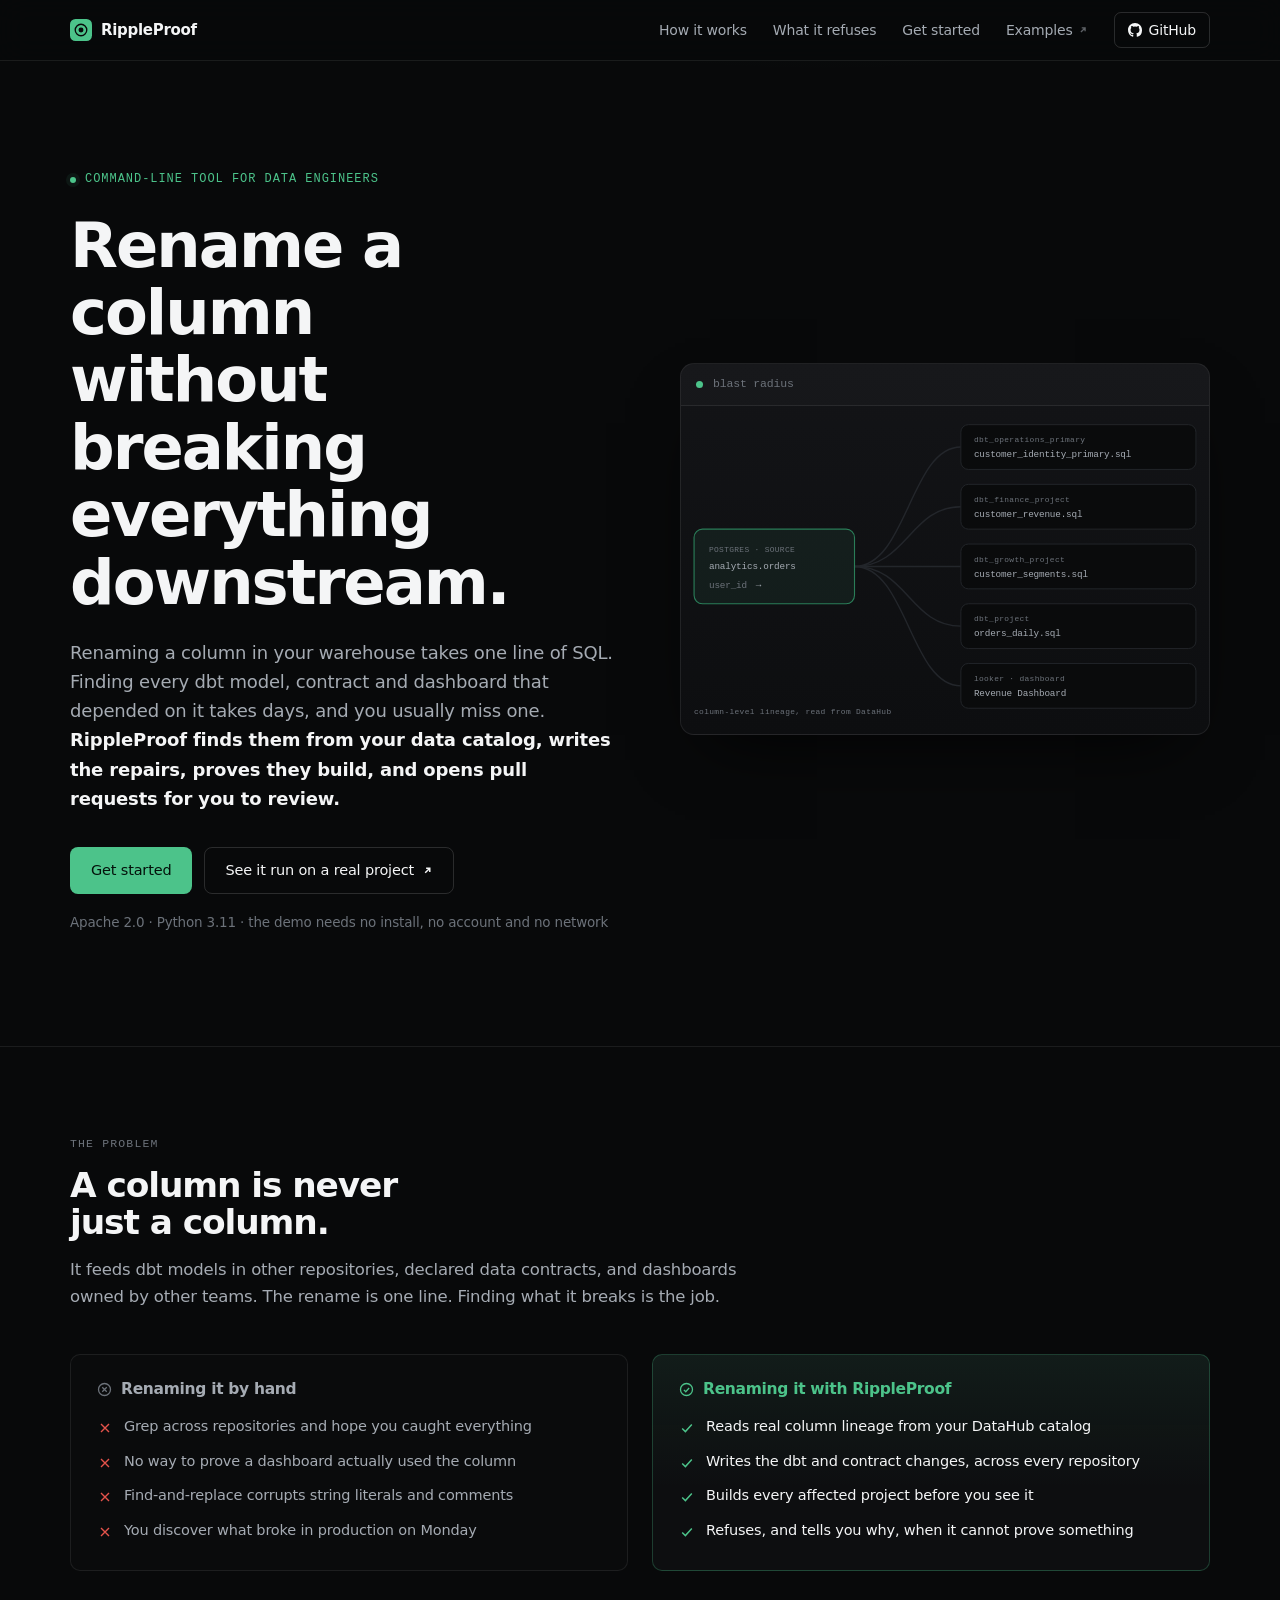
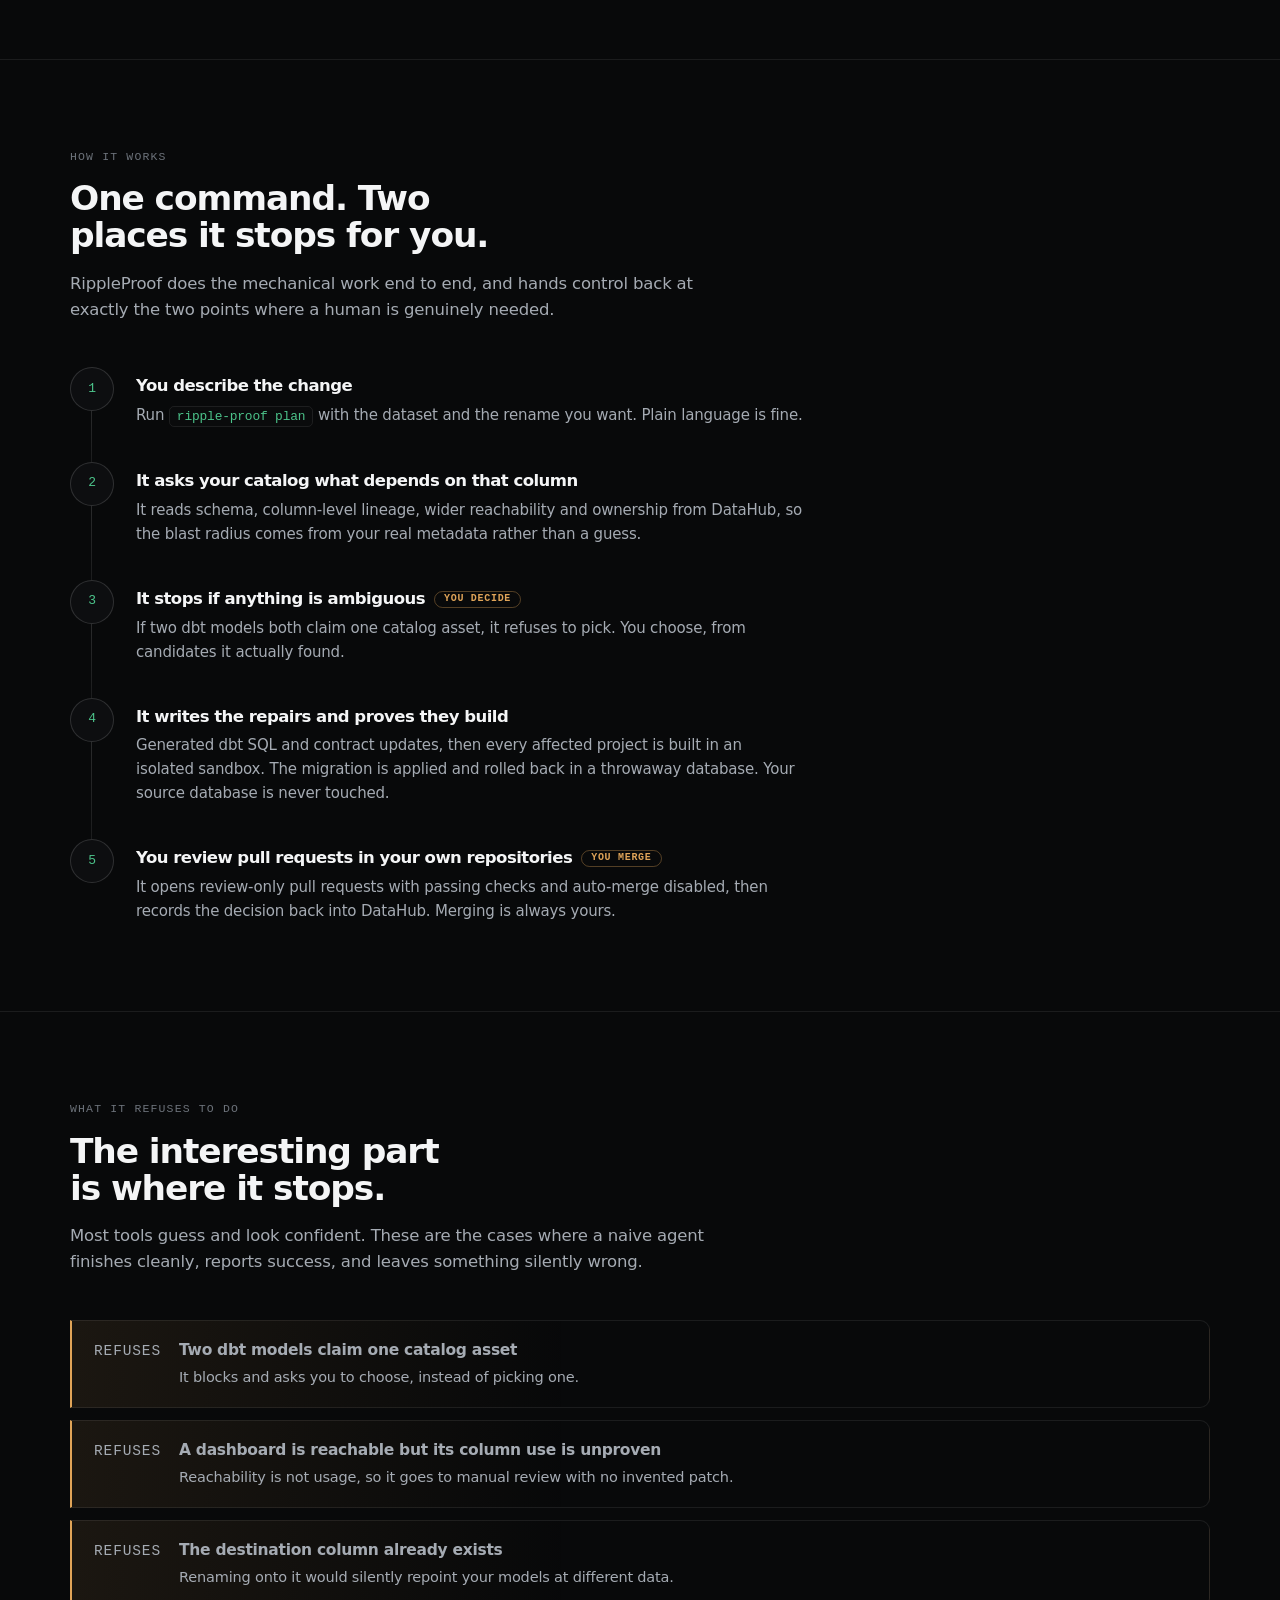
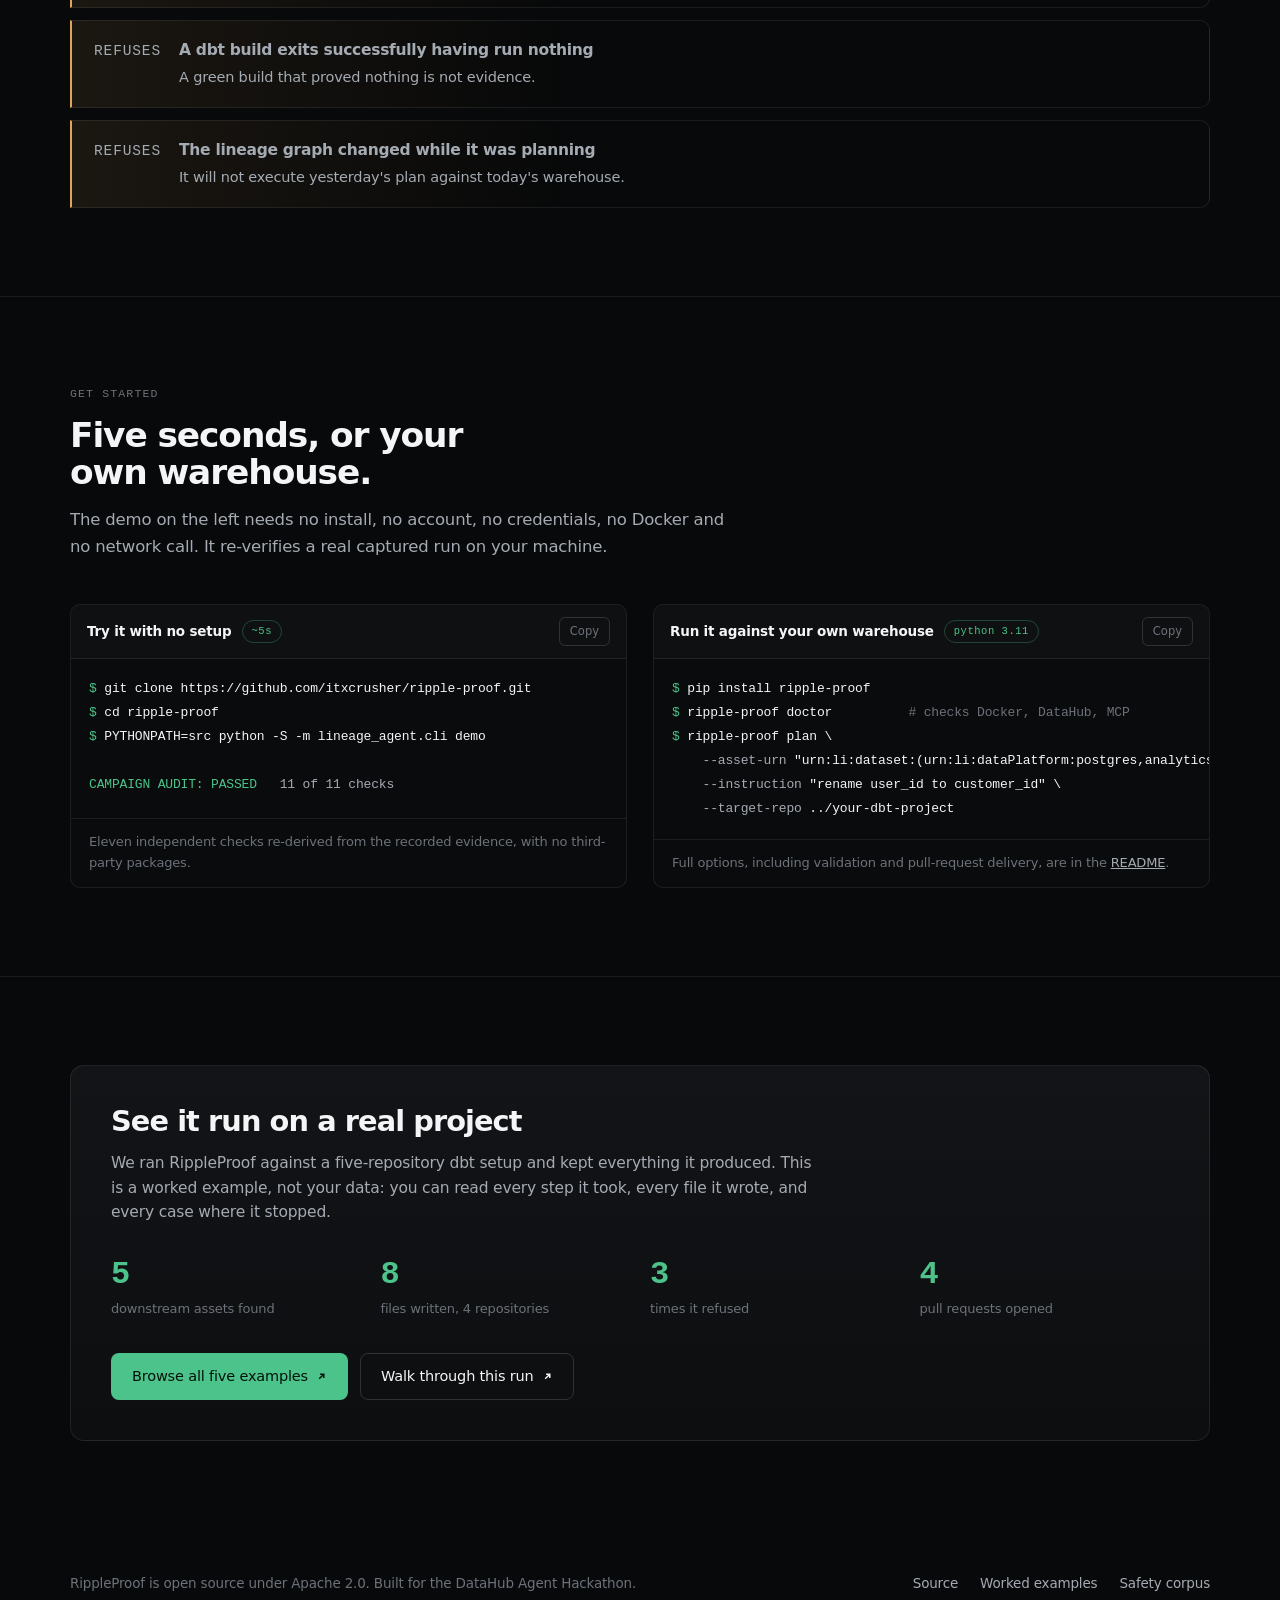
==== commit e5778efa: "feat: gallery of every captured run, and nav that says where a link goes The site had one worked exa" ====
--- a/index.html
+++ b/index.html
@@ -22,7 +22,10 @@
   --r:10px;
 }
 *,*::before,*::after{box-sizing:border-box}
-html{-webkit-text-size-adjust:100%}
+html{-webkit-text-size-adjust:100%;scroll-behavior:smooth}
+/* the sticky nav must not cover the heading a jump lands on */
+section[id],div[id]{scroll-margin-top:76px}
+@media(prefers-reduced-motion:reduce){html{scroll-behavior:auto}}
 body{
   margin:0; background:var(--ground); color:var(--ink);
   font-family:var(--sans); font-size:16px; line-height:1.6;
@@ -47,6 +50,14 @@
 .nav nav{margin-left:auto;display:flex;align-items:center;gap:26px}
 .nav nav a{color:var(--ink-2);text-decoration:none;font-size:14px;white-space:nowrap;transition:color .18s ease}
 .nav nav a:hover{color:var(--ink)}
+/* on-page jumps get an underline that grows; links that leave get an arrow */
+.nav nav a.jump{position:relative}
+.nav nav a.jump::after{content:"";position:absolute;left:0;right:100%;bottom:-6px;height:1px;background:var(--mint);transition:right .22s cubic-bezier(.16,1,.3,1)}
+.nav nav a.jump:hover::after{right:0}
+.nav nav a.away{display:inline-flex;align-items:center;gap:5px}
+.nav nav a.away svg{opacity:.55;transition:opacity .18s ease,transform .18s ease}
+.nav nav a.away:hover svg{opacity:1;transform:translate(1px,-1px)}
+@media(prefers-reduced-motion:reduce){.nav nav a.jump::after{transition:none}.nav nav a.away svg{transition:none}}
 .gh{display:inline-flex;align-items:center;gap:7px;color:var(--ink)!important;border:1px solid var(--line-2);padding:6px 13px;border-radius:7px;transition:border-color .18s ease,background .18s ease}
 .gh:hover{border-color:var(--mint);background:var(--mint-wash)}
 @media(max-width:820px){.nav nav a.hide-sm{display:none}.nav .wrap{gap:16px}.nav nav{gap:18px}}
@@ -228,10 +239,10 @@
       RippleProof
     </a>
     <nav aria-label="Primary">
-      <a href="#how" class="hide-xs">How it works</a>
-      <a href="#refuses" class="hide-sm">What it refuses</a>
-      <a href="#start">Get started</a>
-      <a href="examples/run.html" class="hide-sm">See a real run</a>
+      <a href="#how" class="jump hide-xs">How it works</a>
+      <a href="#refuses" class="jump hide-sm">What it refuses</a>
+      <a href="#start" class="jump">Get started</a>
+      <a href="examples/index.html" class="away hide-sm" target="_blank" rel="noopener">Examples<svg width="10" height="10" viewBox="0 0 12 12" fill="none" stroke="currentColor" stroke-width="1.6" aria-hidden="true"><path d="M3.5 8.5l5-5M4.5 3.5h4v4"/></svg></a>
       <a class="gh" href="https://github.com/itxcrusher/ripple-proof" target="_blank" rel="noopener">
         <svg width="14" height="14" viewBox="0 0 16 16" fill="currentColor" aria-hidden="true"><path d="M8 0C3.58 0 0 3.58 0 8a8 8 0 005.47 7.59c.4.07.55-.17.55-.38l-.01-1.49C3.81 14.18 3.35 13 3.35 13c-.36-.92-.88-1.16-.88-1.16-.72-.49.05-.48.05-.48.8.06 1.22.82 1.22.82.71 1.21 1.87.86 2.33.66.07-.52.28-.87.5-1.07-1.78-.2-3.64-.89-3.64-3.95 0-.87.31-1.59.82-2.15-.08-.2-.36-1.02.08-2.12 0 0 .67-.21 2.2.82a7.6 7.6 0 014 0c1.53-1.03 2.2-.82 2.2-.82.44 1.1.16 1.92.08 2.12.51.56.82 1.28.82 2.15 0 3.07-1.87 3.75-3.65 3.95.29.25.54.73.54 1.48l-.01 2.2c0 .21.15.46.55.38A8 8 0 0016 8c0-4.42-3.58-8-8-8z"/></svg>
         GitHub
@@ -250,7 +261,7 @@
       <p class="lede">Renaming a column in your warehouse takes one line of SQL. Finding every dbt model, contract and dashboard that depended on it takes days, and you usually miss one. <b>RippleProof finds them from your data catalog, writes the repairs, proves they build, and opens pull requests for you to review.</b></p>
       <div class="cta">
         <a class="btn btn-primary" href="#start">Get started</a>
-        <a class="btn btn-ghost" href="examples/run.html">See it run on a real project</a>
+        <a class="btn btn-ghost" href="examples/index.html" target="_blank" rel="noopener">See it run on a real project<svg width="11" height="11" viewBox="0 0 12 12" fill="none" stroke="currentColor" stroke-width="1.6" aria-hidden="true"><path d="M3.5 8.5l5-5M4.5 3.5h4v4"/></svg></a>
       </div>
       <p class="note">Apache 2.0 &middot; Python 3.11 &middot; the demo needs no install, no account and no network</p>
     </div>
@@ -463,8 +474,8 @@
         <div class="stat"><b>4</b><span>pull requests opened</span></div>
       </div>
       <div class="cta cta-tight">
-        <a class="btn btn-primary" href="examples/run.html">Walk through the run</a>
-        <a class="btn btn-ghost" href="examples/workspace.html">Read the generated code</a>
+        <a class="btn btn-primary" href="examples/index.html" target="_blank" rel="noopener">Browse all five examples<svg width="11" height="11" viewBox="0 0 12 12" fill="none" stroke="currentColor" stroke-width="1.6" aria-hidden="true"><path d="M3.5 8.5l5-5M4.5 3.5h4v4"/></svg></a>
+        <a class="btn btn-ghost" href="examples/run.html" target="_blank" rel="noopener">Walk through this run<svg width="11" height="11" viewBox="0 0 12 12" fill="none" stroke="currentColor" stroke-width="1.6" aria-hidden="true"><path d="M3.5 8.5l5-5M4.5 3.5h4v4"/></svg></a>
       </div>
     </div>
   </div>
@@ -477,7 +488,7 @@
     <span>RippleProof is open source under Apache 2.0. Built for the DataHub Agent Hackathon.</span>
     <span class="sep">
       <a href="https://github.com/itxcrusher/ripple-proof" target="_blank" rel="noopener">Source</a>
-      <a href="examples/run.html">Worked example</a>
+      <a href="examples/index.html" target="_blank" rel="noopener">Worked examples</a>
       <a href="https://github.com/itxcrusher/ripple-proof/tree/main/corpus" target="_blank" rel="noopener">Safety corpus</a>
     </span>
   </div>
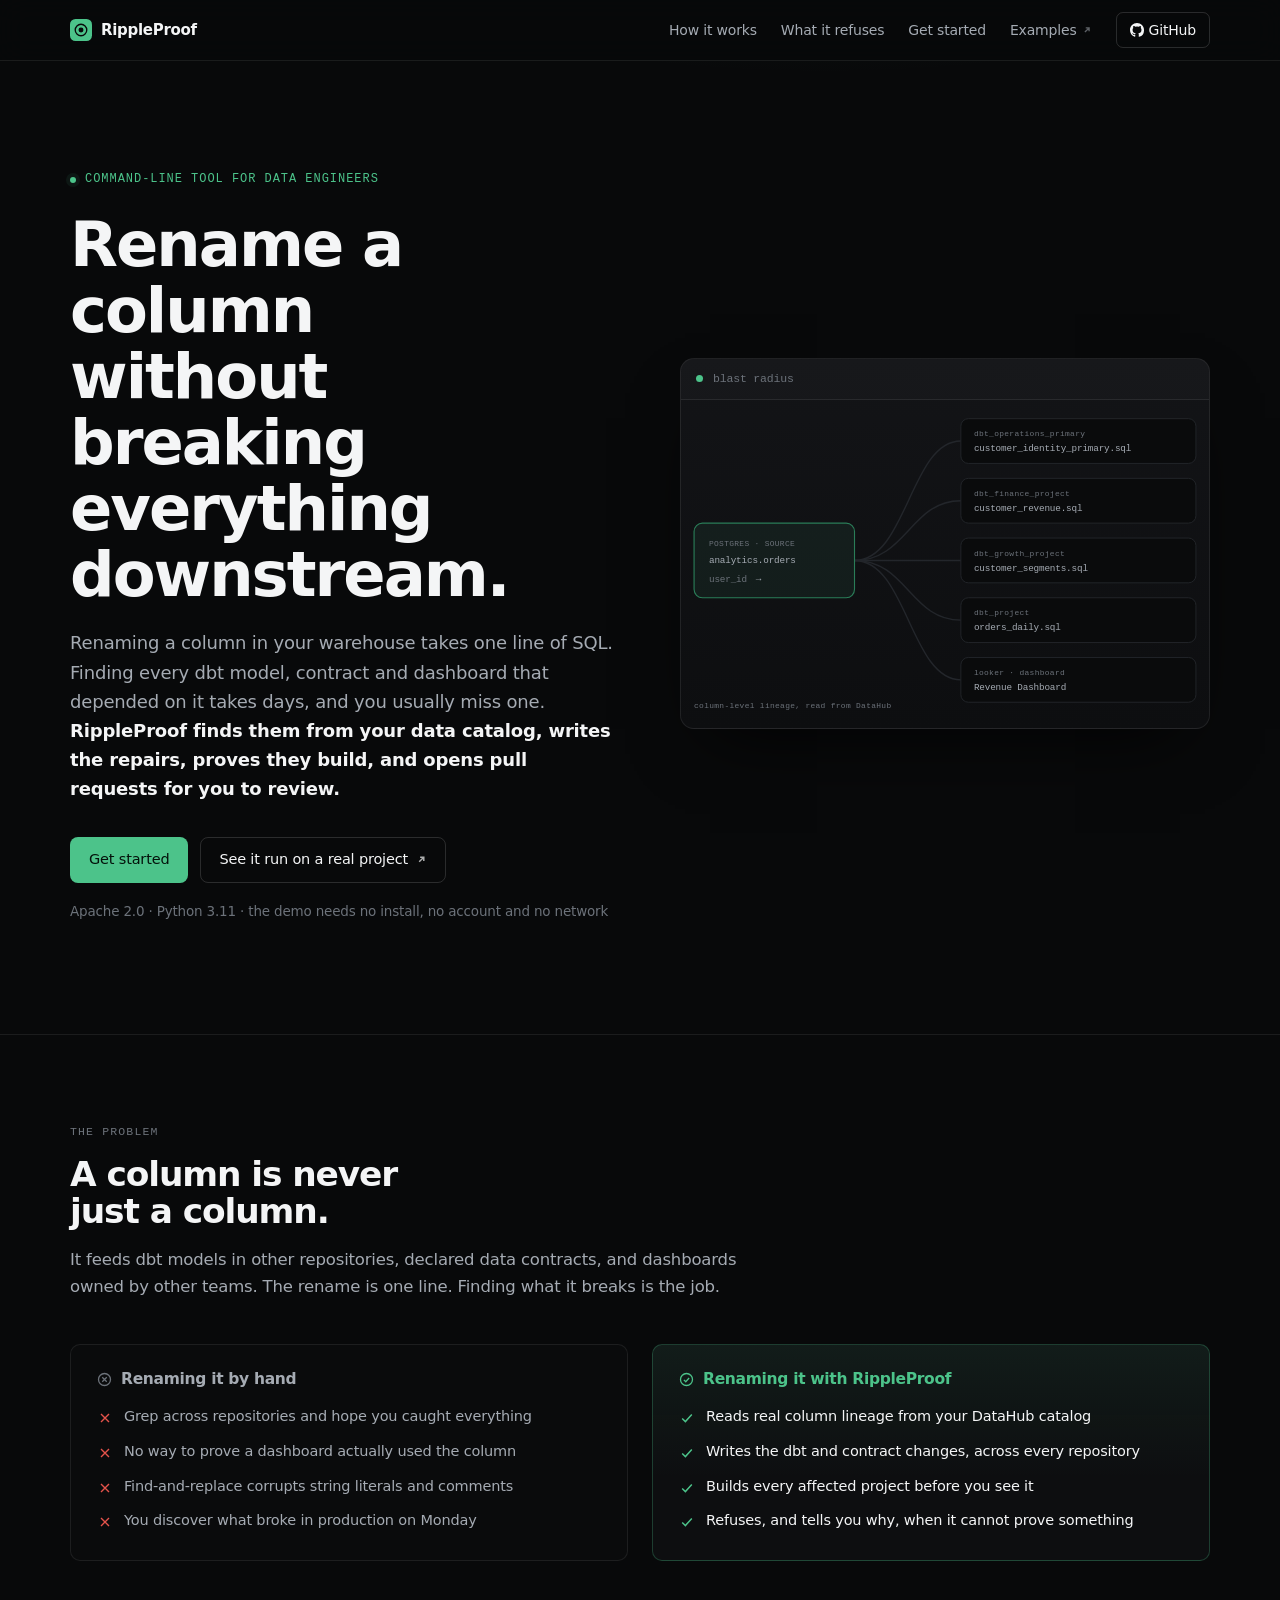
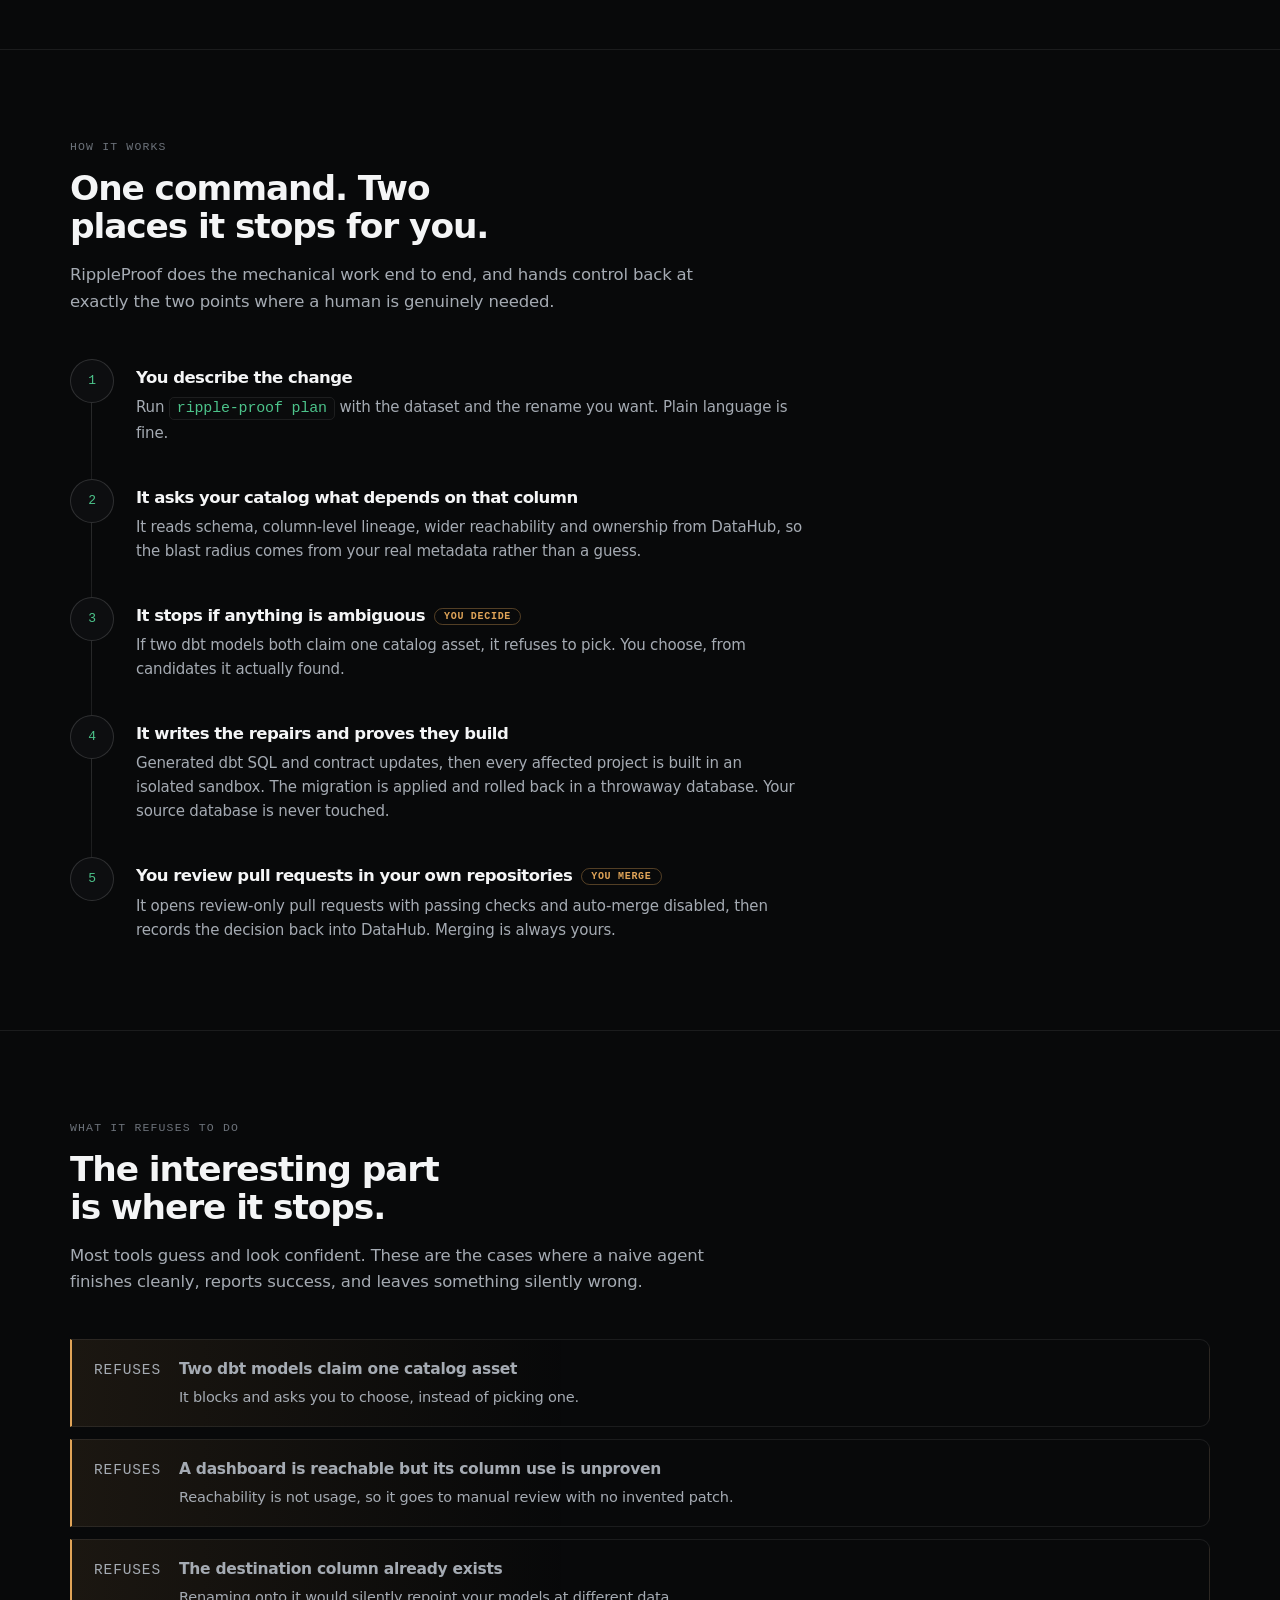
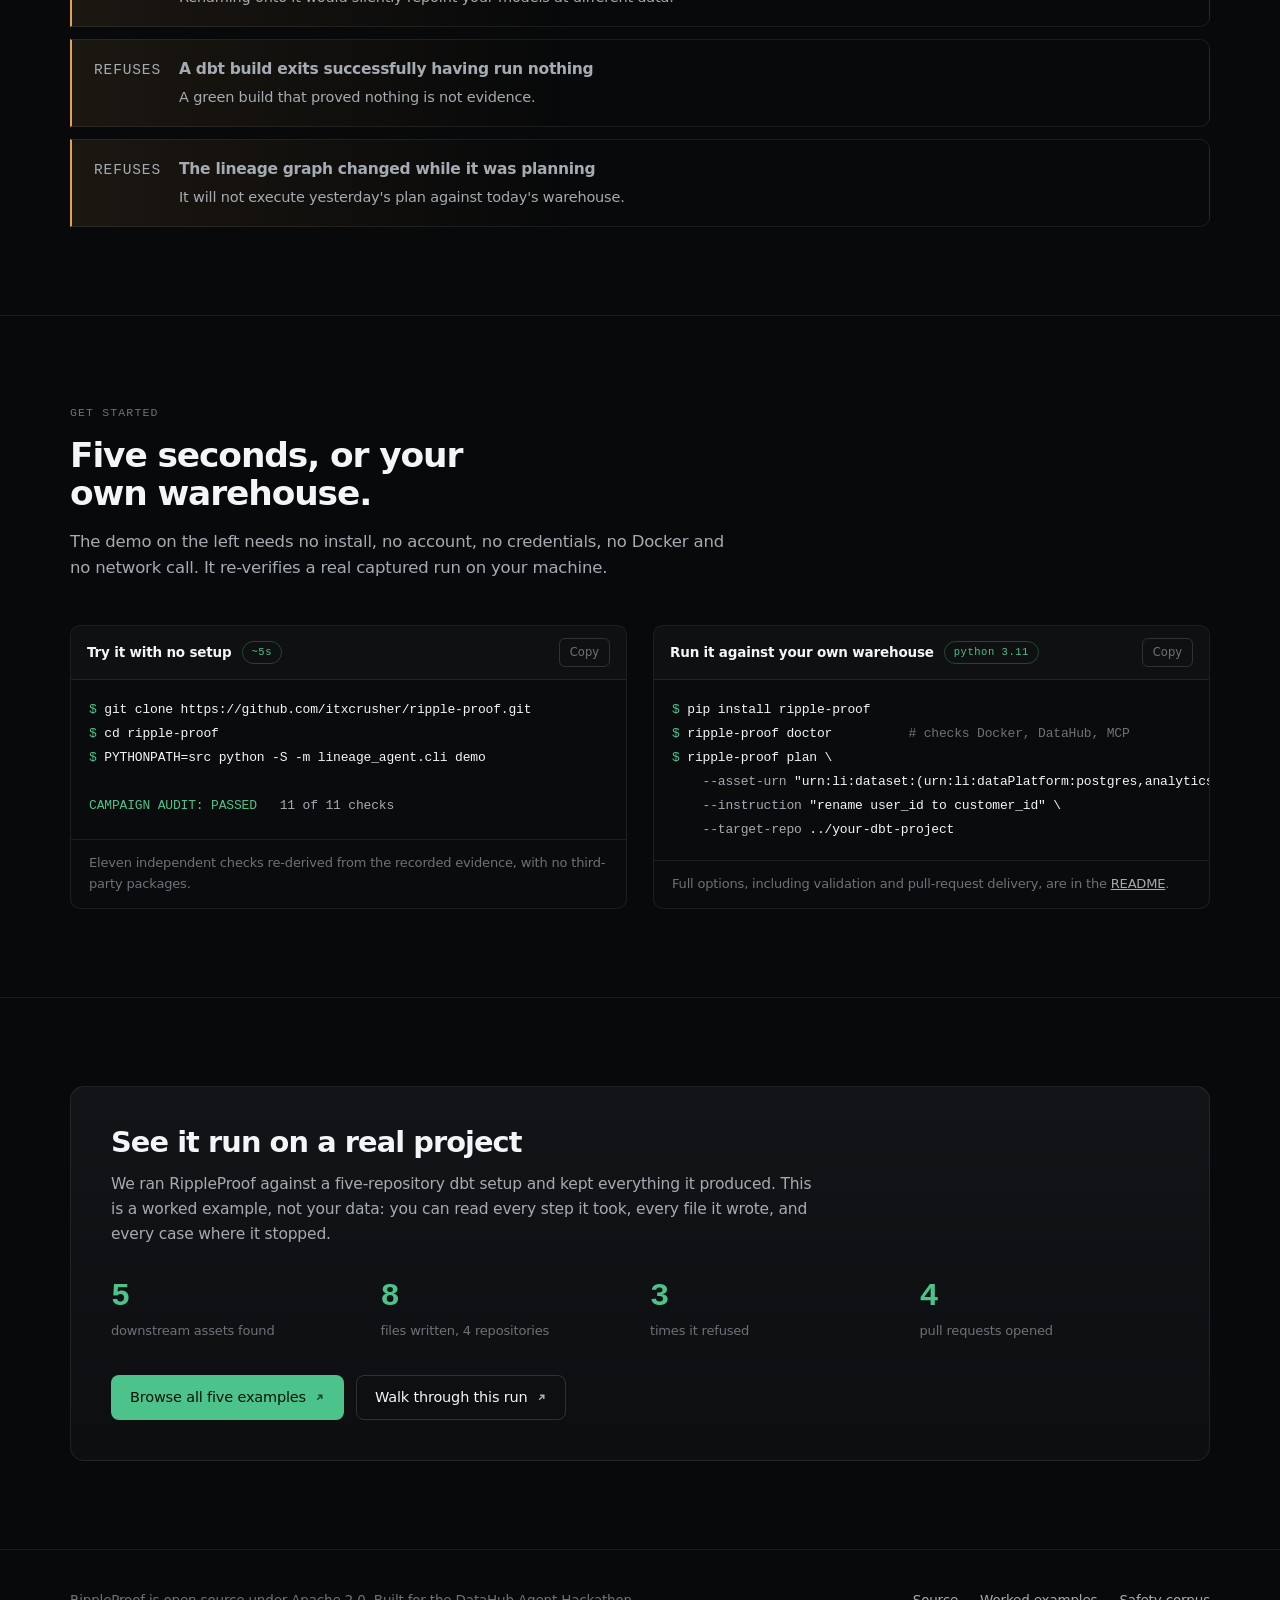
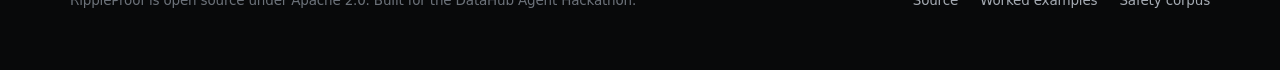
==== commit 883c4044: "refactor: one design system, shared by every surface The run, review and evidence pages each carried" ====
--- a/index.html
+++ b/index.html
@@ -8,61 +8,9 @@
 <meta name="description" content="RippleProof reads column-level lineage from your DataHub catalog, writes the dbt and contract repairs, proves they build, and opens review-only pull requests. It refuses when it cannot prove something.">
 <link rel="canonical" href="https://itxcrusher.github.io/ripple-proof/">
 <link rel="icon" href="data:image/svg+xml,<svg xmlns='http://www.w3.org/2000/svg' viewBox='0 0 32 32'><rect width='32' height='32' rx='8' fill='%234cc38a'/><circle cx='16' cy='16' r='4' fill='%2308090a'/><circle cx='16' cy='16' r='9' fill='none' stroke='%2308090a' stroke-width='2'/></svg>">
+<link rel="stylesheet" href="assets/site.css">
 <style>
-:root{
-  --ground:#08090a; --surface:#0d0e10; --raised:#131417; --sunk:#0a0b0c;
-  --line:rgba(255,255,255,.08); --line-2:rgba(255,255,255,.14);
-  --ink:#f4f5f6; --ink-2:#a5abb3; --ink-3:#6c727a;
-  --mint:#4cc38a; --mint-deep:#2a7d58; --mint-wash:rgba(76,195,138,.08);
-  --amber:#e0a458; --amber-wash:rgba(224,164,88,.09);
-  --red:#e5534b;
-  --w:1140px;
-  --sans:"Inter Variable","Inter","SF Pro Display",-apple-system,"Segoe UI",system-ui,sans-serif;
-  --mono:"Cascadia Code","JetBrains Mono","SF Mono",ui-monospace,"Consolas",monospace;
-  --r:10px;
-}
-*,*::before,*::after{box-sizing:border-box}
-html{-webkit-text-size-adjust:100%;scroll-behavior:smooth}
-/* the sticky nav must not cover the heading a jump lands on */
-section[id],div[id]{scroll-margin-top:76px}
-@media(prefers-reduced-motion:reduce){html{scroll-behavior:auto}}
-body{
-  margin:0; background:var(--ground); color:var(--ink);
-  font-family:var(--sans); font-size:16px; line-height:1.6;
-  font-variation-settings:"wght" 400; letter-spacing:-.011em;
-  -webkit-font-smoothing:antialiased;
-}
-h1,h2,h3{margin:0; font-variation-settings:"wght" 560; letter-spacing:-.032em; line-height:1.08}
-p{margin:0}
-a{color:inherit}
-code,kbd,samp,pre{font-family:var(--mono); font-size:.86em}
-.wrap{width:min(100% - 40px,var(--w)); margin-inline:auto}
-.sr{position:absolute;width:1px;height:1px;overflow:hidden;clip:rect(0 0 0 0);white-space:nowrap}
-.skip{position:absolute;left:-999px;top:0;z-index:100;background:var(--mint);color:#04120b;padding:10px 16px;border-radius:0 0 8px 0;font-weight:600}
-.skip:focus{left:0}
-:focus-visible{outline:2px solid var(--mint); outline-offset:3px; border-radius:4px}
-
-/* ---------- nav ---------- */
-.nav{position:sticky;top:0;z-index:50;background:rgba(8,9,10,.72);backdrop-filter:blur(14px) saturate(140%);border-bottom:1px solid var(--line)}
-.nav .wrap{display:flex;align-items:center;gap:28px;height:60px}
-.brand{display:flex;align-items:center;gap:9px;font-weight:600;letter-spacing:-.02em;text-decoration:none;font-size:15px}
-.mark{width:22px;height:22px;flex:none}
-.nav nav{margin-left:auto;display:flex;align-items:center;gap:26px}
-.nav nav a{color:var(--ink-2);text-decoration:none;font-size:14px;white-space:nowrap;transition:color .18s ease}
-.nav nav a:hover{color:var(--ink)}
-/* on-page jumps get an underline that grows; links that leave get an arrow */
-.nav nav a.jump{position:relative}
-.nav nav a.jump::after{content:"";position:absolute;left:0;right:100%;bottom:-6px;height:1px;background:var(--mint);transition:right .22s cubic-bezier(.16,1,.3,1)}
-.nav nav a.jump:hover::after{right:0}
-.nav nav a.away{display:inline-flex;align-items:center;gap:5px}
-.nav nav a.away svg{opacity:.55;transition:opacity .18s ease,transform .18s ease}
-.nav nav a.away:hover svg{opacity:1;transform:translate(1px,-1px)}
-@media(prefers-reduced-motion:reduce){.nav nav a.jump::after{transition:none}.nav nav a.away svg{transition:none}}
-.gh{display:inline-flex;align-items:center;gap:7px;color:var(--ink)!important;border:1px solid var(--line-2);padding:6px 13px;border-radius:7px;transition:border-color .18s ease,background .18s ease}
-.gh:hover{border-color:var(--mint);background:var(--mint-wash)}
-@media(max-width:820px){.nav nav a.hide-sm{display:none}.nav .wrap{gap:16px}.nav nav{gap:18px}}
-@media(max-width:560px){.nav nav a.hide-xs{display:none}.nav nav{gap:14px}}
-
+/* page-specific only; the design system is assets/site.css */
 /* ---------- hero ---------- */
 .hero{position:relative;overflow:hidden;border-bottom:1px solid var(--line)}
 .hero::before{
@@ -78,11 +26,6 @@
 .lede{margin-top:22px;font-size:clamp(1rem,1.45vw,1.125rem);line-height:1.62;color:var(--ink-2);max-width:56ch}
 .lede b{color:var(--ink);font-variation-settings:"wght" 500}
 .cta{display:flex;flex-wrap:wrap;gap:12px;margin-top:34px}
-.btn{display:inline-flex;align-items:center;gap:8px;padding:11px 20px;border-radius:8px;font-size:14.5px;font-variation-settings:"wght" 540;text-decoration:none;border:1px solid transparent;cursor:pointer;transition:transform .16s cubic-bezier(.16,1,.3,1),background .18s ease,border-color .18s ease}
-.btn-primary{background:var(--mint);color:#04120b}
-.btn-primary:hover{background:#5ed69a;transform:translateY(-1px)}
-.btn-ghost{border-color:var(--line-2);color:var(--ink)}
-.btn-ghost:hover{border-color:var(--ink-3);background:rgba(255,255,255,.03);transform:translateY(-1px)}
 .note{margin-top:18px;font-size:13.5px;color:var(--ink-3)}
 .note code{color:var(--ink-2)}
 
@@ -154,7 +97,6 @@
 section{padding:88px 0;border-bottom:1px solid var(--line)}
 @media(max-width:700px){section{padding:64px 0}}
 .head{margin-bottom:44px}
-.kicker{font-family:var(--mono);font-size:11.5px;letter-spacing:.1em;text-transform:uppercase;color:var(--ink-3);margin-bottom:14px}
 h2{font-size:clamp(1.65rem,3.1vw,2.15rem);max-width:22ch;text-wrap:balance}
 .head p{margin-top:16px;color:var(--ink-2);font-size:16.5px;max-width:64ch}
 
@@ -221,10 +163,6 @@
 .stat span{display:block;margin-top:9px;font-size:13px;color:var(--ink-3);line-height:1.45}
 
 /* ---------- footer ---------- */
-footer{padding:44px 0 60px;color:var(--ink-3);font-size:13.5px}
-footer .wrap{display:flex;flex-wrap:wrap;gap:10px 22px;align-items:center}
-footer a{color:var(--ink-2);text-decoration:none}
-footer a:hover{color:var(--ink);text-decoration:underline}
 footer .sep{margin-left:auto;display:flex;gap:22px}
 @media(max-width:640px){footer .sep{margin-left:0;width:100%}}
 </style>
@@ -234,7 +172,7 @@
 
 <header class="nav">
   <div class="wrap">
-    <a class="brand" href="/ripple-proof/">
+    <a class="brand" href="index.html">
       <svg class="mark" viewBox="0 0 32 32" aria-hidden="true"><rect width="32" height="32" rx="8" fill="#4cc38a"/><circle cx="16" cy="16" r="3.6" fill="#08090a"/><circle cx="16" cy="16" r="8.4" fill="none" stroke="#08090a" stroke-width="1.9"/></svg>
       RippleProof
     </a>
--- a/assets/site.css
+++ b/assets/site.css
@@ -0,0 +1,112 @@
+/* RippleProof design system. Generated from src/lineage_agent/design.py.
+   Edit that module, then run scripts/build_site_css.py. Do not hand-edit. */
+
+:root{
+  --ground:#08090a; --surface:#0d0e10; --raised:#131417; --sunk:#0a0b0c;
+  --line:rgba(255,255,255,.08); --line-2:rgba(255,255,255,.14);
+  --ink:#f4f5f6; --ink-2:#a5abb3; --ink-3:#6c727a;
+  --mint:#4cc38a; --mint-deep:#2a7d58; --mint-wash:rgba(76,195,138,.08);
+  --amber:#e0a458; --amber-wash:rgba(224,164,88,.09);
+  --red:#e5534b; --indigo:#8b95e8;
+  --w:1140px; --r:10px;
+  --sans:"Inter Variable","Inter","SF Pro Display",-apple-system,BlinkMacSystemFont,"Segoe UI",system-ui,sans-serif;
+  --mono:"Cascadia Code","JetBrains Mono","SF Mono",ui-monospace,Consolas,monospace;
+  color-scheme:dark;
+}
+
+*,*::before,*::after{box-sizing:border-box}
+html{-webkit-text-size-adjust:100%;scroll-behavior:smooth}
+[id]{scroll-margin-top:76px}
+body{margin:0;background:var(--ground);color:var(--ink);font-family:var(--sans);
+  font-size:16px;line-height:1.6;font-variation-settings:"wght" 400;
+  letter-spacing:-.011em;-webkit-font-smoothing:antialiased}
+h1,h2,h3{margin:0;font-variation-settings:"wght" 560;letter-spacing:-.032em;line-height:1.1}
+h1{font-size:clamp(2.1rem,4.6vw,3.2rem);line-height:1.06;max-width:20ch;text-wrap:balance}
+h2{font-size:clamp(1.5rem,3vw,2rem)}
+p{margin:0}
+a{color:inherit}
+code,kbd,samp,pre{font-family:var(--mono)}
+.wrap{width:min(100% - 40px,var(--w));margin-inline:auto}
+.sr{position:absolute;width:1px;height:1px;overflow:hidden;clip:rect(0 0 0 0);white-space:nowrap}
+.skip{position:absolute;left:-999px;top:0;z-index:100;background:var(--mint);color:#04120b;
+  padding:10px 16px;border-radius:0 0 8px 0;font-weight:600}
+.skip:focus{left:0}
+:focus-visible{outline:2px solid var(--mint);outline-offset:3px;border-radius:4px}
+.kicker{font-family:var(--mono);font-size:11.5px;letter-spacing:.1em;text-transform:uppercase;
+  color:var(--ink-3);margin-bottom:14px}
+.lede{color:var(--ink-2);font-size:16.5px;max-width:64ch}
+h1 + .lede,h2 + .lede,h1 + p,h2 + p{margin-top:20px}
+
+.nav{position:sticky;top:0;z-index:50;background:rgba(8,9,10,.72);
+  -webkit-backdrop-filter:blur(14px) saturate(140%);backdrop-filter:blur(14px) saturate(140%);
+  border-bottom:1px solid var(--line)}
+.nav .wrap{display:flex;align-items:center;gap:24px;min-height:60px;flex-wrap:wrap}
+.brand{display:flex;align-items:center;gap:9px;font-weight:600;letter-spacing:-.02em;
+  text-decoration:none;font-size:15px;white-space:nowrap}
+.mark{width:22px;height:22px;flex:none}
+.nav nav{margin-left:auto;display:flex;align-items:center;gap:24px;flex-wrap:wrap}
+.nav nav a{color:var(--ink-2);text-decoration:none;font-size:14px;white-space:nowrap;
+  display:inline-flex;align-items:center;gap:5px;transition:color .18s ease}
+.nav nav a:hover{color:var(--ink)}
+.nav nav a.jump{position:relative}
+.nav nav a.jump::after{content:"";position:absolute;left:0;right:100%;bottom:-6px;height:1px;
+  background:var(--mint);transition:right .22s cubic-bezier(.16,1,.3,1)}
+.nav nav a.jump:hover::after{right:0}
+.nav nav a.away svg{opacity:.55;transition:opacity .18s ease,transform .18s ease}
+.nav nav a.away:hover svg{opacity:1;transform:translate(1px,-1px)}
+.gh{color:var(--ink)!important;border:1px solid var(--line-2);padding:6px 13px;border-radius:7px;
+  transition:border-color .18s ease,background .18s ease}
+.gh:hover{border-color:var(--mint);background:var(--mint-wash)}
+
+/* the run -> review -> evidence progress trail, shared by all three example pages */
+.steps{display:flex;gap:4px;margin-left:auto;flex-wrap:wrap;align-items:center}
+.steps a{display:inline-flex;align-items:center;gap:7px;font-size:12.5px;color:var(--ink-2);
+  text-decoration:none;padding:6px 12px;border-radius:999px;border:1px solid transparent;
+  white-space:nowrap;transition:color .18s ease,border-color .18s ease,background .18s ease}
+.steps a:hover{color:var(--ink);border-color:var(--line)}
+.steps a[aria-current="page"]{color:var(--ink);border-color:var(--line-2);background:var(--surface)}
+.steps a b{font-family:var(--mono);font-size:10px;color:var(--ink-3);font-weight:400}
+.steps a[aria-current="page"] b{color:var(--mint)}
+.steps a svg{opacity:.5}
+@media(max-width:860px){.nav .wrap{gap:12px;padding-block:10px}.steps{margin-left:0;width:100%}}
+
+.btn{display:inline-flex;align-items:center;gap:8px;padding:10px 18px;border-radius:8px;
+  font-size:14.5px;font-variation-settings:"wght" 540;text-decoration:none;
+  border:1px solid transparent;cursor:pointer;font-family:inherit;
+  transition:transform .16s cubic-bezier(.16,1,.3,1),background .18s ease,border-color .18s ease}
+.btn-primary{background:var(--mint);color:#04120b}
+.btn-primary:hover{background:#5ed69a;transform:translateY(-1px)}
+.btn-ghost{border-color:var(--line-2);color:var(--ink);background:transparent}
+.btn-ghost:hover{border-color:var(--ink-3);background:rgba(255,255,255,.03);transform:translateY(-1px)}
+.btn svg{opacity:.7}
+.cta{display:flex;flex-wrap:wrap;gap:10px}
+.pill{font-family:var(--mono);font-size:10.5px;letter-spacing:.06em;text-transform:uppercase;
+  border-radius:20px;padding:3px 10px;border:1px solid var(--line-2);color:var(--ink-2)}
+.pill-ok{color:var(--mint);border-color:rgba(76,195,138,.34)}
+.pill-hold{color:var(--amber);border-color:rgba(224,164,88,.35)}
+.pill-held{color:var(--indigo);border-color:rgba(139,149,232,.34)}
+.pill-bad{color:var(--red);border-color:rgba(229,83,75,.35)}
+
+.card{border:1px solid var(--line);border-radius:14px;background:var(--surface)}
+.panel{border:1px solid var(--line);border-radius:var(--r);background:var(--sunk);overflow:hidden}
+.panel-h{display:flex;align-items:center;gap:10px;padding:12px 16px;border-bottom:1px solid var(--line);
+  background:rgba(255,255,255,.02);font-size:13.5px;font-variation-settings:"wght" 540}
+.stats{display:flex;flex-wrap:wrap;gap:20px 30px}
+.stat b{display:block;font-family:var(--mono);font-size:1.55rem;font-variation-settings:"wght" 500;
+  line-height:1;letter-spacing:-.025em;color:var(--ink);font-variant-numeric:tabular-nums}
+.stat b.ok{color:var(--mint)} .stat b.hold{color:var(--amber)}
+.stat b.held{color:var(--indigo)} .stat b.bad{color:var(--red)}
+.stat span{display:block;margin-top:8px;font-size:12.5px;color:var(--ink-3);line-height:1.45}
+.note{color:var(--ink-3);font-size:13px;max-width:74ch}
+.note code{color:var(--ink-2)}
+footer{padding:40px 0 60px;border-top:1px solid var(--line);color:var(--ink-3);font-size:13.5px}
+footer .wrap{display:flex;flex-wrap:wrap;gap:10px 22px;align-items:center}
+footer a{color:var(--ink-2);text-decoration:none}
+footer a:hover{color:var(--ink);text-decoration:underline}
+
+@media(prefers-reduced-motion:reduce){
+  html{scroll-behavior:auto}
+  *,*::before,*::after{animation-duration:.001ms!important;animation-iteration-count:1!important;
+    transition-duration:.001ms!important}
+  .btn:hover{transform:none}
+}
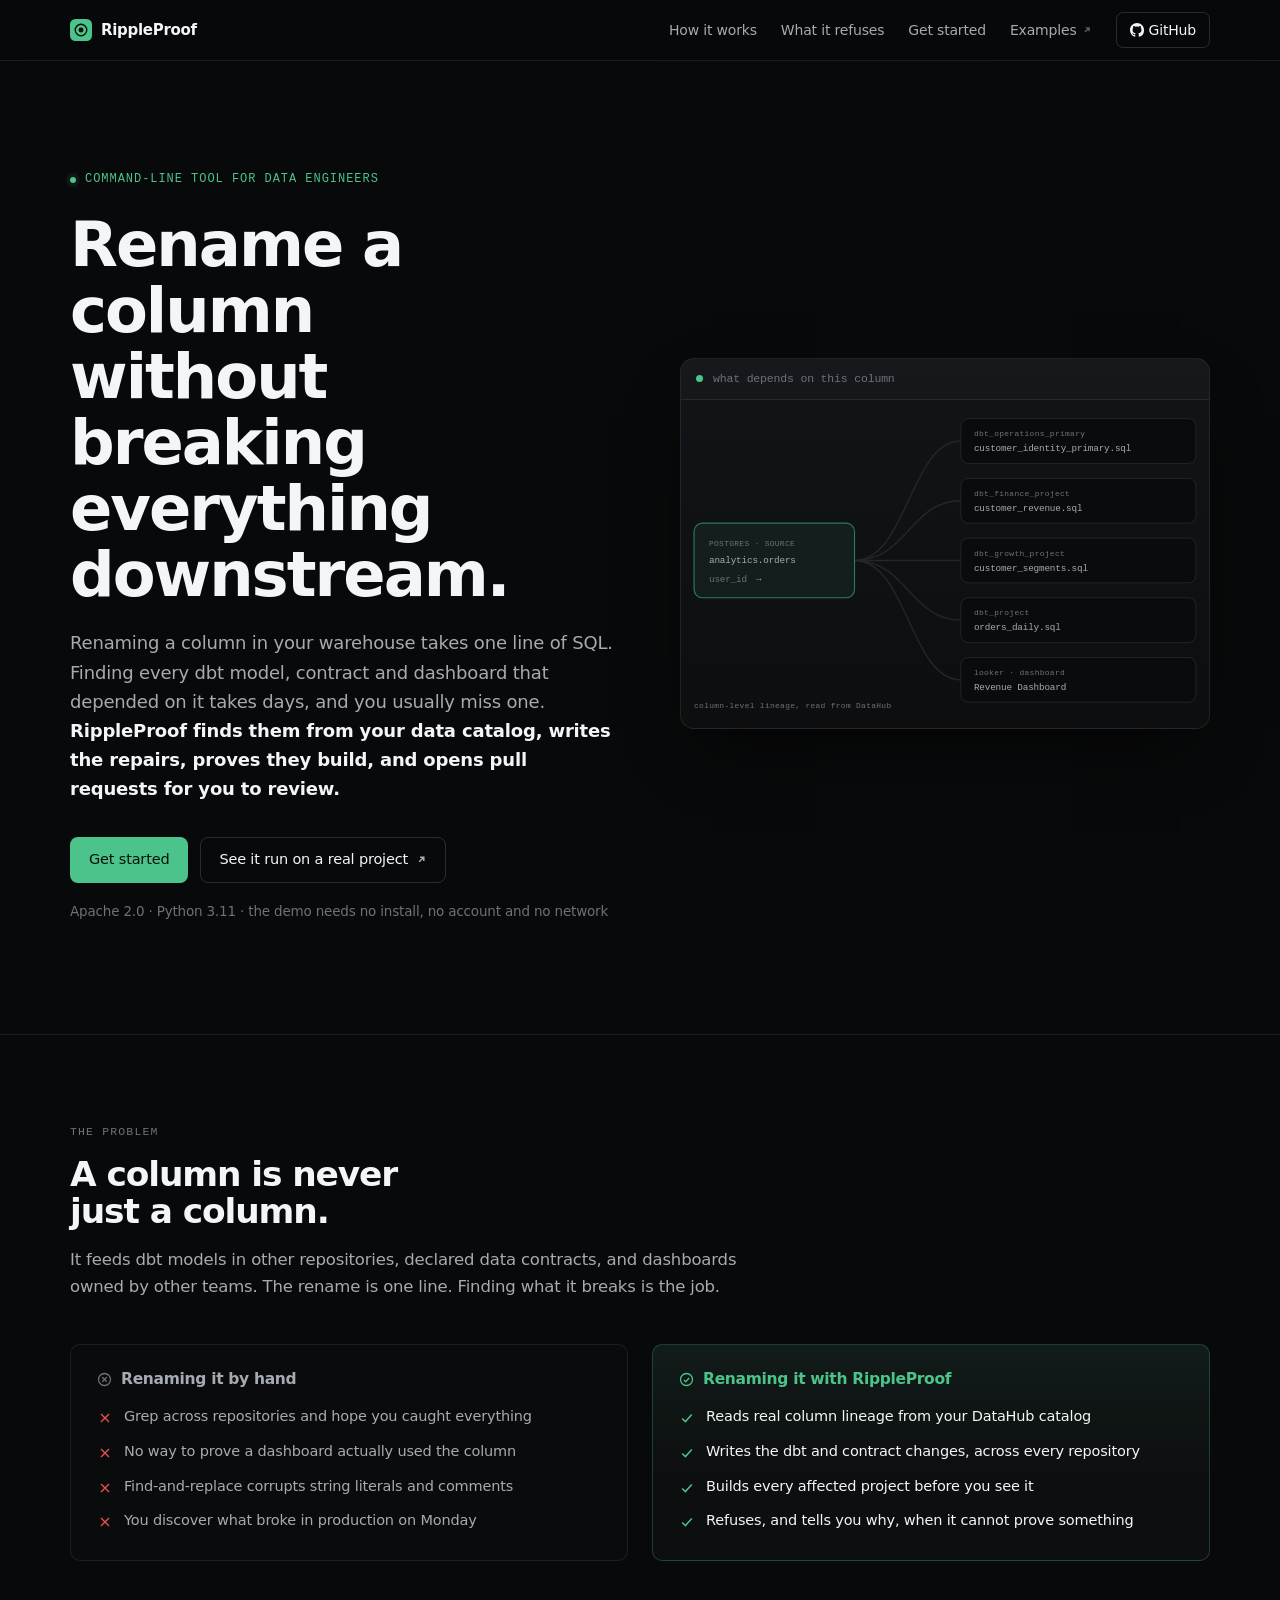
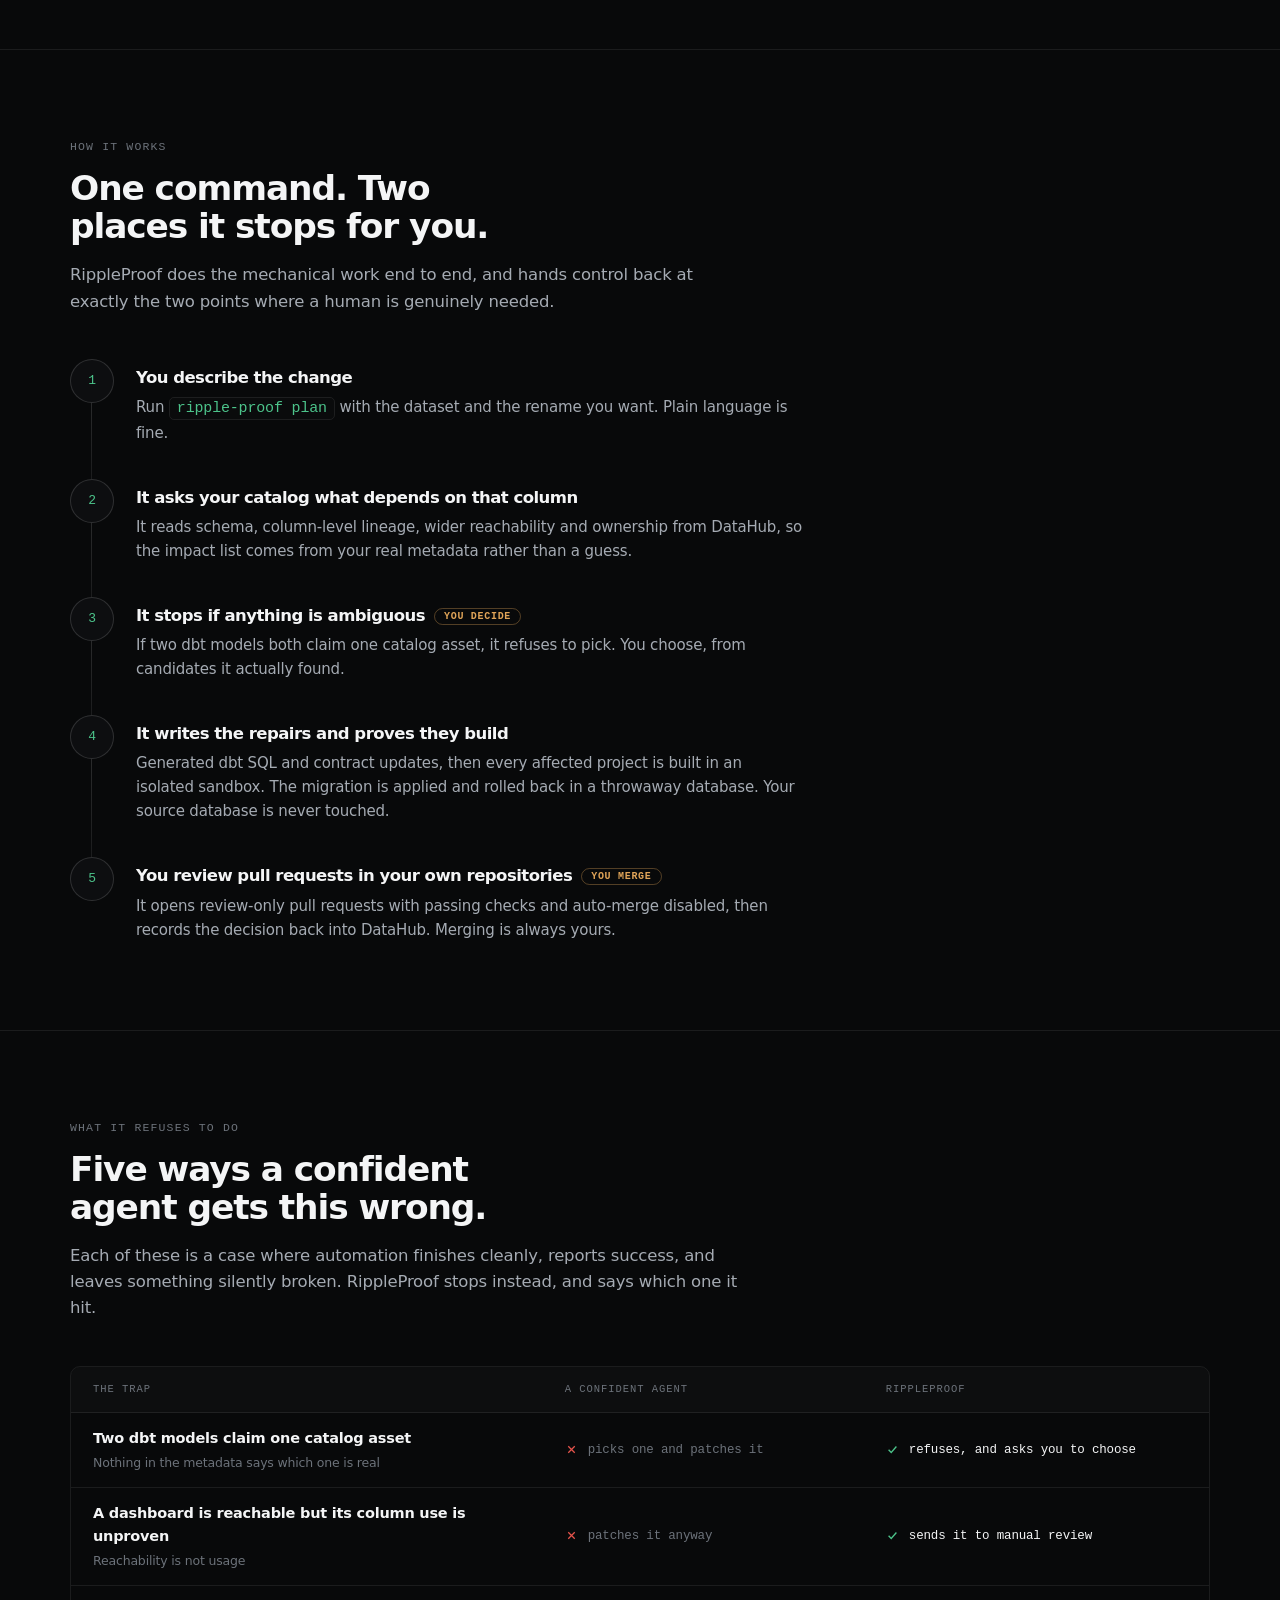
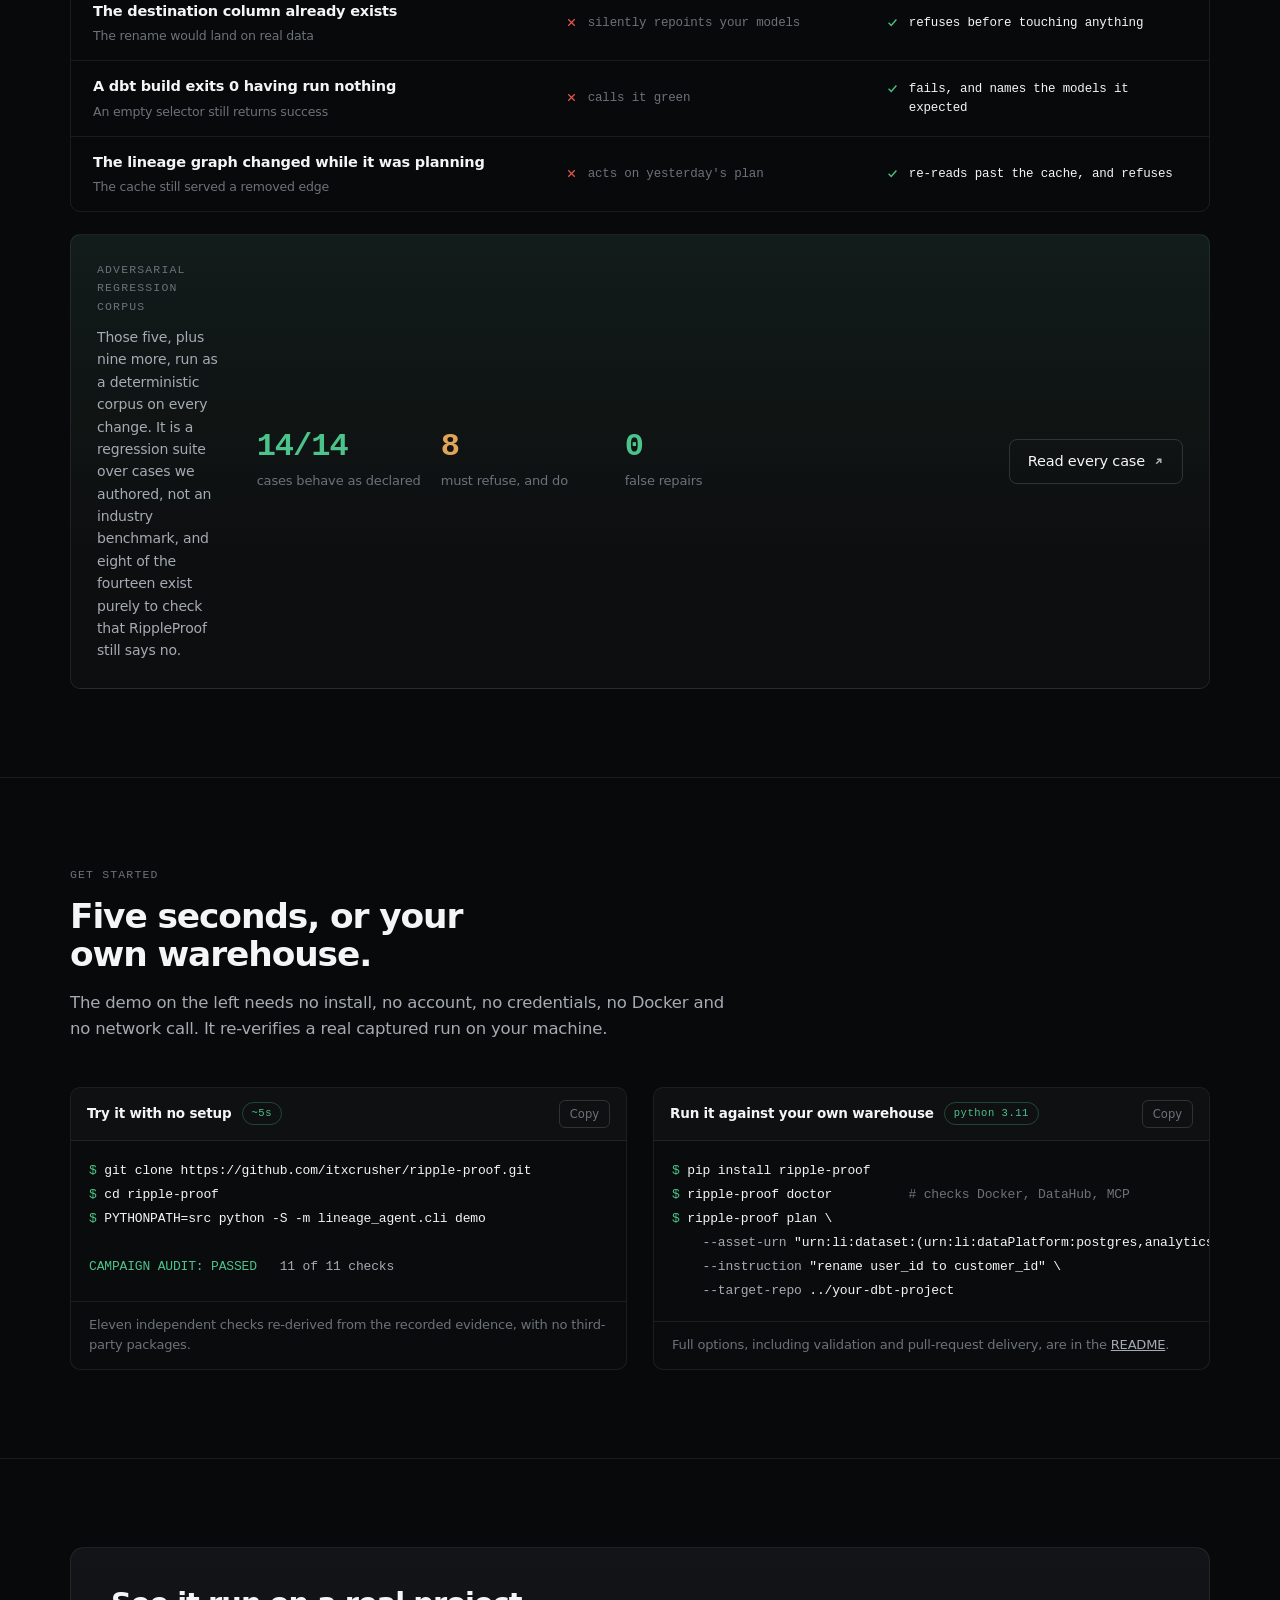
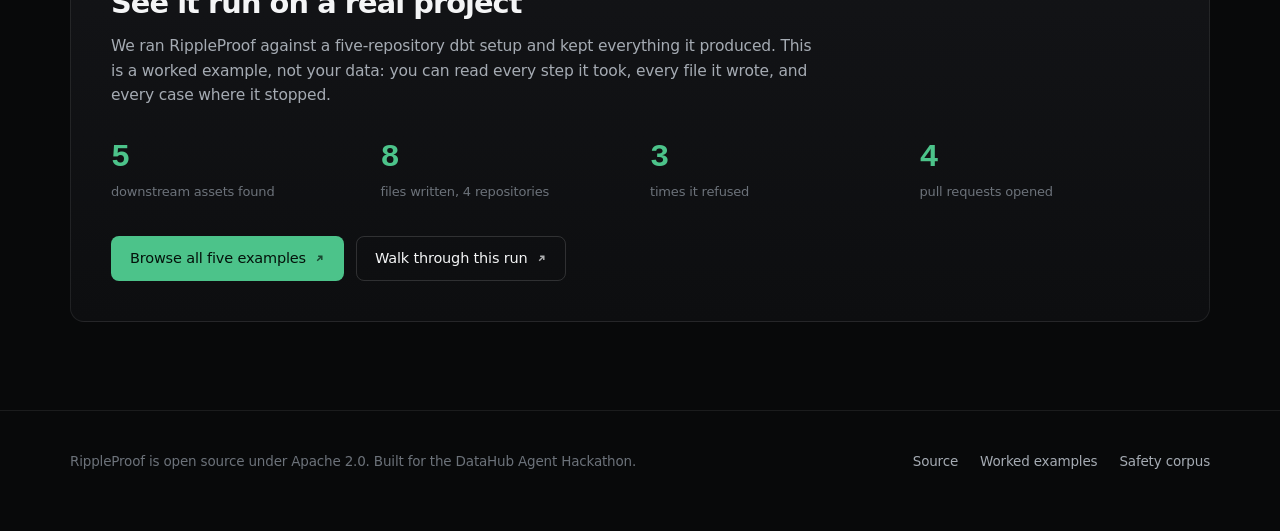
==== commit 5c91f56e: "feat: name the trap comparison the reviewers asked for, and stop the hero reading as the old brand T" ====
--- a/index.html
+++ b/index.html
@@ -133,6 +133,35 @@
 .rf span{color:var(--ink-2);font-size:14.5px;line-height:1.5}
 @media(max-width:640px){.rf{grid-template-columns:1fr;gap:8px}}
 
+/* ---------- the trap comparison ---------- */
+.trap-table{border:1px solid var(--line);border-radius:var(--r);overflow:hidden}
+.trap-head,.trap{display:grid;grid-template-columns:minmax(0,1.5fr) minmax(0,1fr) minmax(0,1fr);gap:20px;
+  padding:14px 22px;align-items:center}
+.trap-head{background:rgba(255,255,255,.02);border-bottom:1px solid var(--line);
+  font-family:var(--mono);font-size:10.5px;letter-spacing:.09em;text-transform:uppercase;color:var(--ink-3)}
+.trap{border-bottom:1px solid var(--line);font-size:14px}
+.trap:last-child{border-bottom:0}
+.trap b{display:block;font-variation-settings:"wght" 540;letter-spacing:-.015em;font-size:14.5px}
+.trap em{display:block;font-style:normal;color:var(--ink-3);font-size:12.5px;margin-top:3px}
+.trap .bad,.trap .good{font-family:var(--mono);font-size:12.5px;line-height:1.45;
+  display:grid;grid-template-columns:14px 1fr;gap:9px;align-items:start}
+.trap .bad svg,.trap .good svg{margin-top:2px}
+.trap .bad{color:var(--ink-3)}
+.trap .good{color:var(--ink)}
+@media(max-width:820px){
+  .trap-head{display:none}
+  .trap{grid-template-columns:1fr;gap:8px;padding:18px 20px}
+  .trap .bad,.trap .good{font-size:13px}
+}
+
+/* ---------- corpus strip ---------- */
+.corpus{margin-top:22px;border:1px solid var(--line);border-radius:var(--r);
+  background:linear-gradient(180deg,var(--mint-wash),transparent 70%),var(--surface);
+  padding:26px;display:grid;gap:24px}
+@media(min-width:900px){.corpus{grid-template-columns:minmax(0,1.4fr) auto auto;align-items:center;gap:36px}}
+.corpus p{color:var(--ink-2);font-size:14px;max-width:60ch}
+.corpus .kicker{margin-bottom:10px}
+
 /* ---------- code blocks ---------- */
 .get{display:grid;gap:24px}
 @media(min-width:920px){.get{grid-template-columns:1fr 1fr;gap:26px}}
@@ -207,7 +236,7 @@
     <div class="viz">
       <div class="viz-bar">
         <span class="dot" aria-hidden="true"></span>
-        <span>blast radius</span>
+        <span>what depends on this column</span>
         <span class="viz-status" aria-hidden="true">
           <span class="s1">reading lineage&hellip;</span>
           <span class="s2">5 assets affected</span>
@@ -324,7 +353,7 @@
         <div class="num">2</div>
         <div>
           <h3>It asks your catalog what depends on that column</h3>
-          <p>It reads schema, column-level lineage, wider reachability and ownership from DataHub, so the blast radius comes from your real metadata rather than a guess.</p>
+          <p>It reads schema, column-level lineage, wider reachability and ownership from DataHub, so the impact list comes from your real metadata rather than a guess.</p>
         </div>
       </div>
       <div class="step">
@@ -356,15 +385,56 @@
   <div class="wrap">
     <div class="head">
       <div class="kicker">What it refuses to do</div>
-      <h2>The interesting part is where it stops.</h2>
-      <p>Most tools guess and look confident. These are the cases where a naive agent finishes cleanly, reports success, and leaves something silently wrong.</p>
-    </div>
-    <div class="refuse">
-      <div class="rf"><span class="rf-x">REFUSES</span><span><b>Two dbt models claim one catalog asset</b><span>It blocks and asks you to choose, instead of picking one.</span></span></div>
-      <div class="rf"><span class="rf-x">REFUSES</span><span><b>A dashboard is reachable but its column use is unproven</b><span>Reachability is not usage, so it goes to manual review with no invented patch.</span></span></div>
-      <div class="rf"><span class="rf-x">REFUSES</span><span><b>The destination column already exists</b><span>Renaming onto it would silently repoint your models at different data.</span></span></div>
-      <div class="rf"><span class="rf-x">REFUSES</span><span><b>A dbt build exits successfully having run nothing</b><span>A green build that proved nothing is not evidence.</span></span></div>
-      <div class="rf"><span class="rf-x">REFUSES</span><span><b>The lineage graph changed while it was planning</b><span>It will not execute yesterday's plan against today's warehouse.</span></span></div>
+      <h2>Five ways a confident agent gets this wrong.</h2>
+      <p>Each of these is a case where automation finishes cleanly, reports success, and leaves something silently broken. RippleProof stops instead, and says which one it hit.</p>
+    </div>
+
+    <div class="trap-table" role="table" aria-label="How a confident agent and RippleProof handle five unsafe cases">
+      <div class="trap-head" role="row">
+        <span role="columnheader">The trap</span>
+        <span role="columnheader">A confident agent</span>
+        <span role="columnheader">RippleProof</span>
+      </div>
+      <div class="trap" role="row">
+        <span role="cell"><b>Two dbt models claim one catalog asset</b><em>Nothing in the metadata says which one is real</em></span>
+        <span role="cell" class="bad"><svg width="13" height="13" viewBox="0 0 20 20" fill="none" stroke="#e5534b" stroke-width="2" aria-hidden="true"><path d="M5 5l10 10M15 5L5 15"/></svg><span>picks one and patches it</span></span>
+        <span role="cell" class="good"><svg width="13" height="13" viewBox="0 0 20 20" fill="none" stroke="#4cc38a" stroke-width="2.1" aria-hidden="true"><path d="M4 10.5l4 4 8-9"/></svg><span>refuses, and asks you to choose</span></span>
+      </div>
+      <div class="trap" role="row">
+        <span role="cell"><b>A dashboard is reachable but its column use is unproven</b><em>Reachability is not usage</em></span>
+        <span role="cell" class="bad"><svg width="13" height="13" viewBox="0 0 20 20" fill="none" stroke="#e5534b" stroke-width="2" aria-hidden="true"><path d="M5 5l10 10M15 5L5 15"/></svg><span>patches it anyway</span></span>
+        <span role="cell" class="good"><svg width="13" height="13" viewBox="0 0 20 20" fill="none" stroke="#4cc38a" stroke-width="2.1" aria-hidden="true"><path d="M4 10.5l4 4 8-9"/></svg><span>sends it to manual review</span></span>
+      </div>
+      <div class="trap" role="row">
+        <span role="cell"><b>The destination column already exists</b><em>The rename would land on real data</em></span>
+        <span role="cell" class="bad"><svg width="13" height="13" viewBox="0 0 20 20" fill="none" stroke="#e5534b" stroke-width="2" aria-hidden="true"><path d="M5 5l10 10M15 5L5 15"/></svg><span>silently repoints your models</span></span>
+        <span role="cell" class="good"><svg width="13" height="13" viewBox="0 0 20 20" fill="none" stroke="#4cc38a" stroke-width="2.1" aria-hidden="true"><path d="M4 10.5l4 4 8-9"/></svg><span>refuses before touching anything</span></span>
+      </div>
+      <div class="trap" role="row">
+        <span role="cell"><b>A dbt build exits 0 having run nothing</b><em>An empty selector still returns success</em></span>
+        <span role="cell" class="bad"><svg width="13" height="13" viewBox="0 0 20 20" fill="none" stroke="#e5534b" stroke-width="2" aria-hidden="true"><path d="M5 5l10 10M15 5L5 15"/></svg><span>calls it green</span></span>
+        <span role="cell" class="good"><svg width="13" height="13" viewBox="0 0 20 20" fill="none" stroke="#4cc38a" stroke-width="2.1" aria-hidden="true"><path d="M4 10.5l4 4 8-9"/></svg><span>fails, and names the models it expected</span></span>
+      </div>
+      <div class="trap" role="row">
+        <span role="cell"><b>The lineage graph changed while it was planning</b><em>The cache still served a removed edge</em></span>
+        <span role="cell" class="bad"><svg width="13" height="13" viewBox="0 0 20 20" fill="none" stroke="#e5534b" stroke-width="2" aria-hidden="true"><path d="M5 5l10 10M15 5L5 15"/></svg><span>acts on yesterday's plan</span></span>
+        <span role="cell" class="good"><svg width="13" height="13" viewBox="0 0 20 20" fill="none" stroke="#4cc38a" stroke-width="2.1" aria-hidden="true"><path d="M4 10.5l4 4 8-9"/></svg><span>re-reads past the cache, and refuses</span></span>
+      </div>
+    </div>
+
+    <div class="corpus">
+      <div>
+        <div class="kicker">Adversarial regression corpus</div>
+        <p>Those five, plus nine more, run as a deterministic corpus on every change. It is a regression suite over cases we authored, not an industry benchmark, and eight of the fourteen exist purely to check that RippleProof still says no.</p>
+      </div>
+      <div class="stats">
+        <div class="stat"><b class="ok">14/14</b><span>cases behave as declared</span></div>
+        <div class="stat"><b class="hold">8</b><span>must refuse, and do</span></div>
+        <div class="stat"><b class="ok">0</b><span>false repairs</span></div>
+      </div>
+      <div class="cta cta-tight">
+        <a class="btn btn-ghost" href="examples/evaluation/report.html" target="_blank" rel="noopener">Read every case<svg width="11" height="11" viewBox="0 0 12 12" fill="none" stroke="currentColor" stroke-width="1.6" aria-hidden="true"><path d="M3.5 8.5l5-5M4.5 3.5h4v4"/></svg></a>
+      </div>
     </div>
   </div>
 </section>
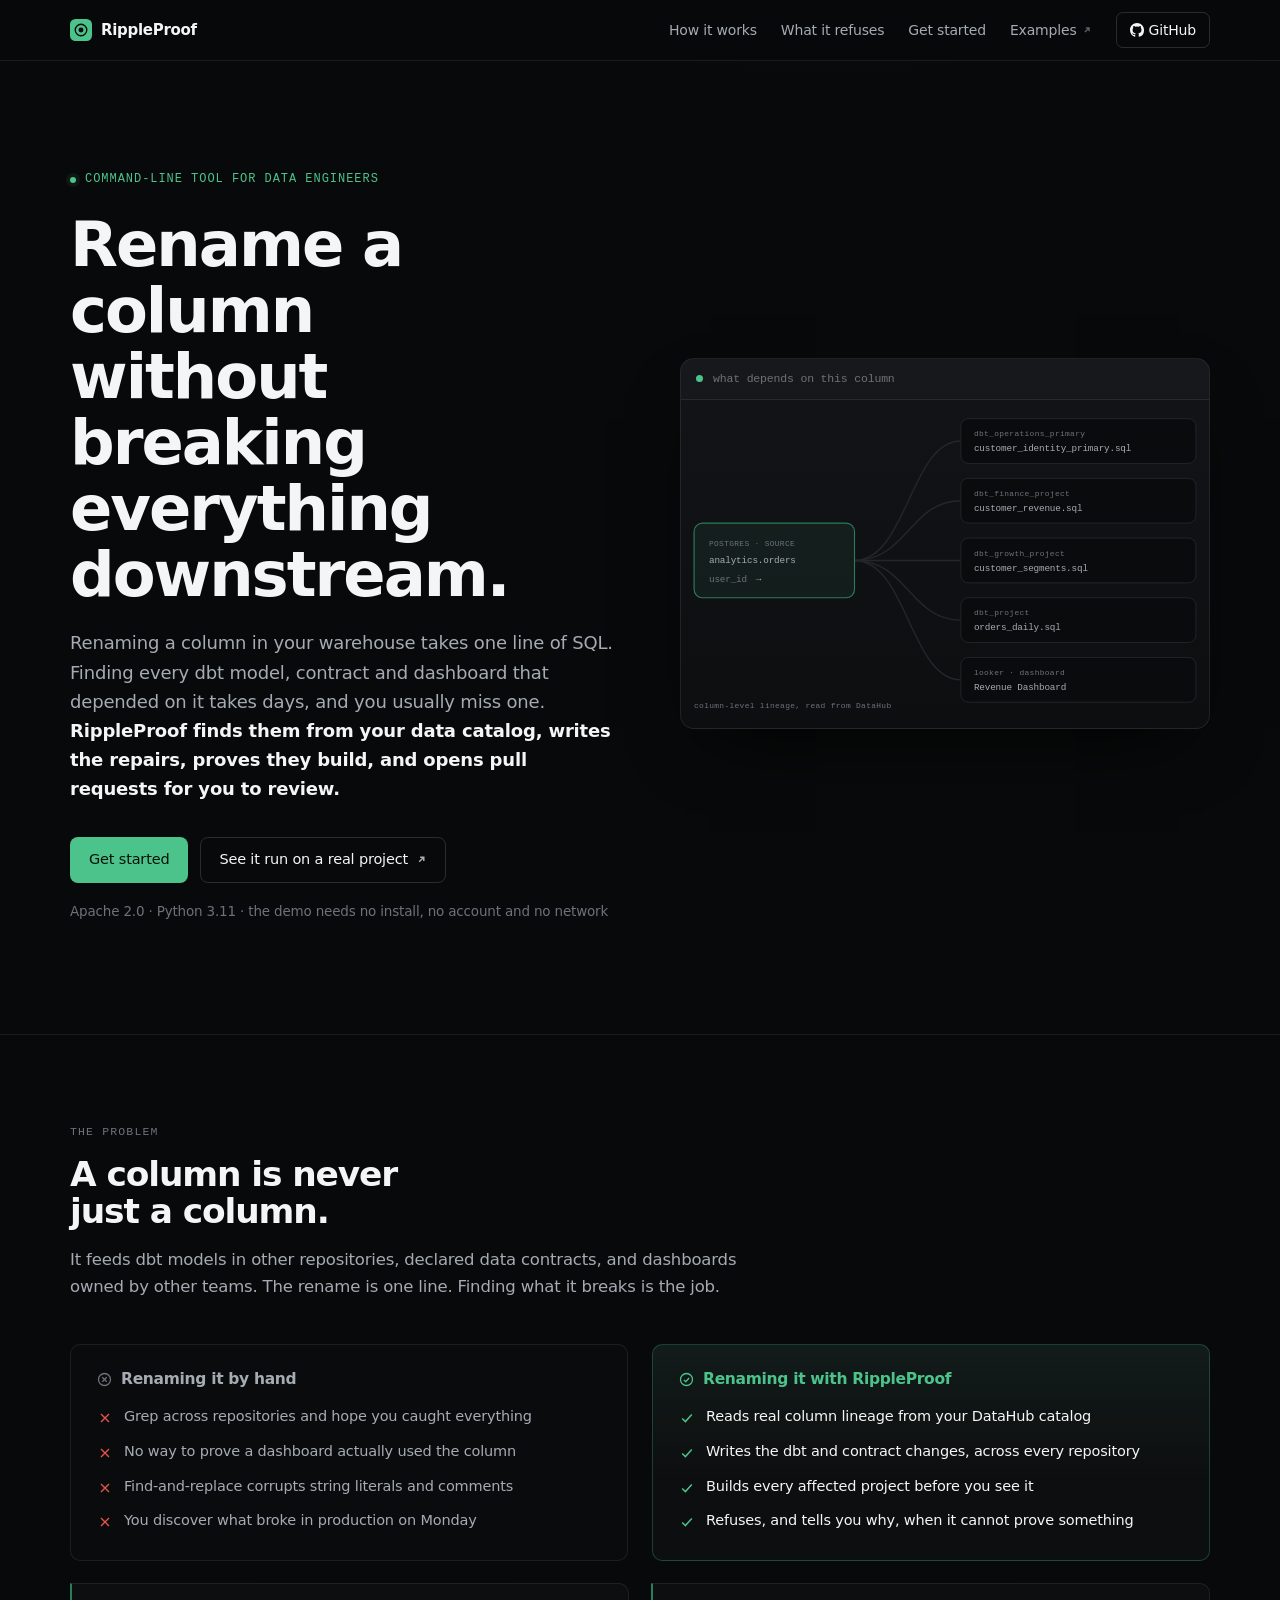
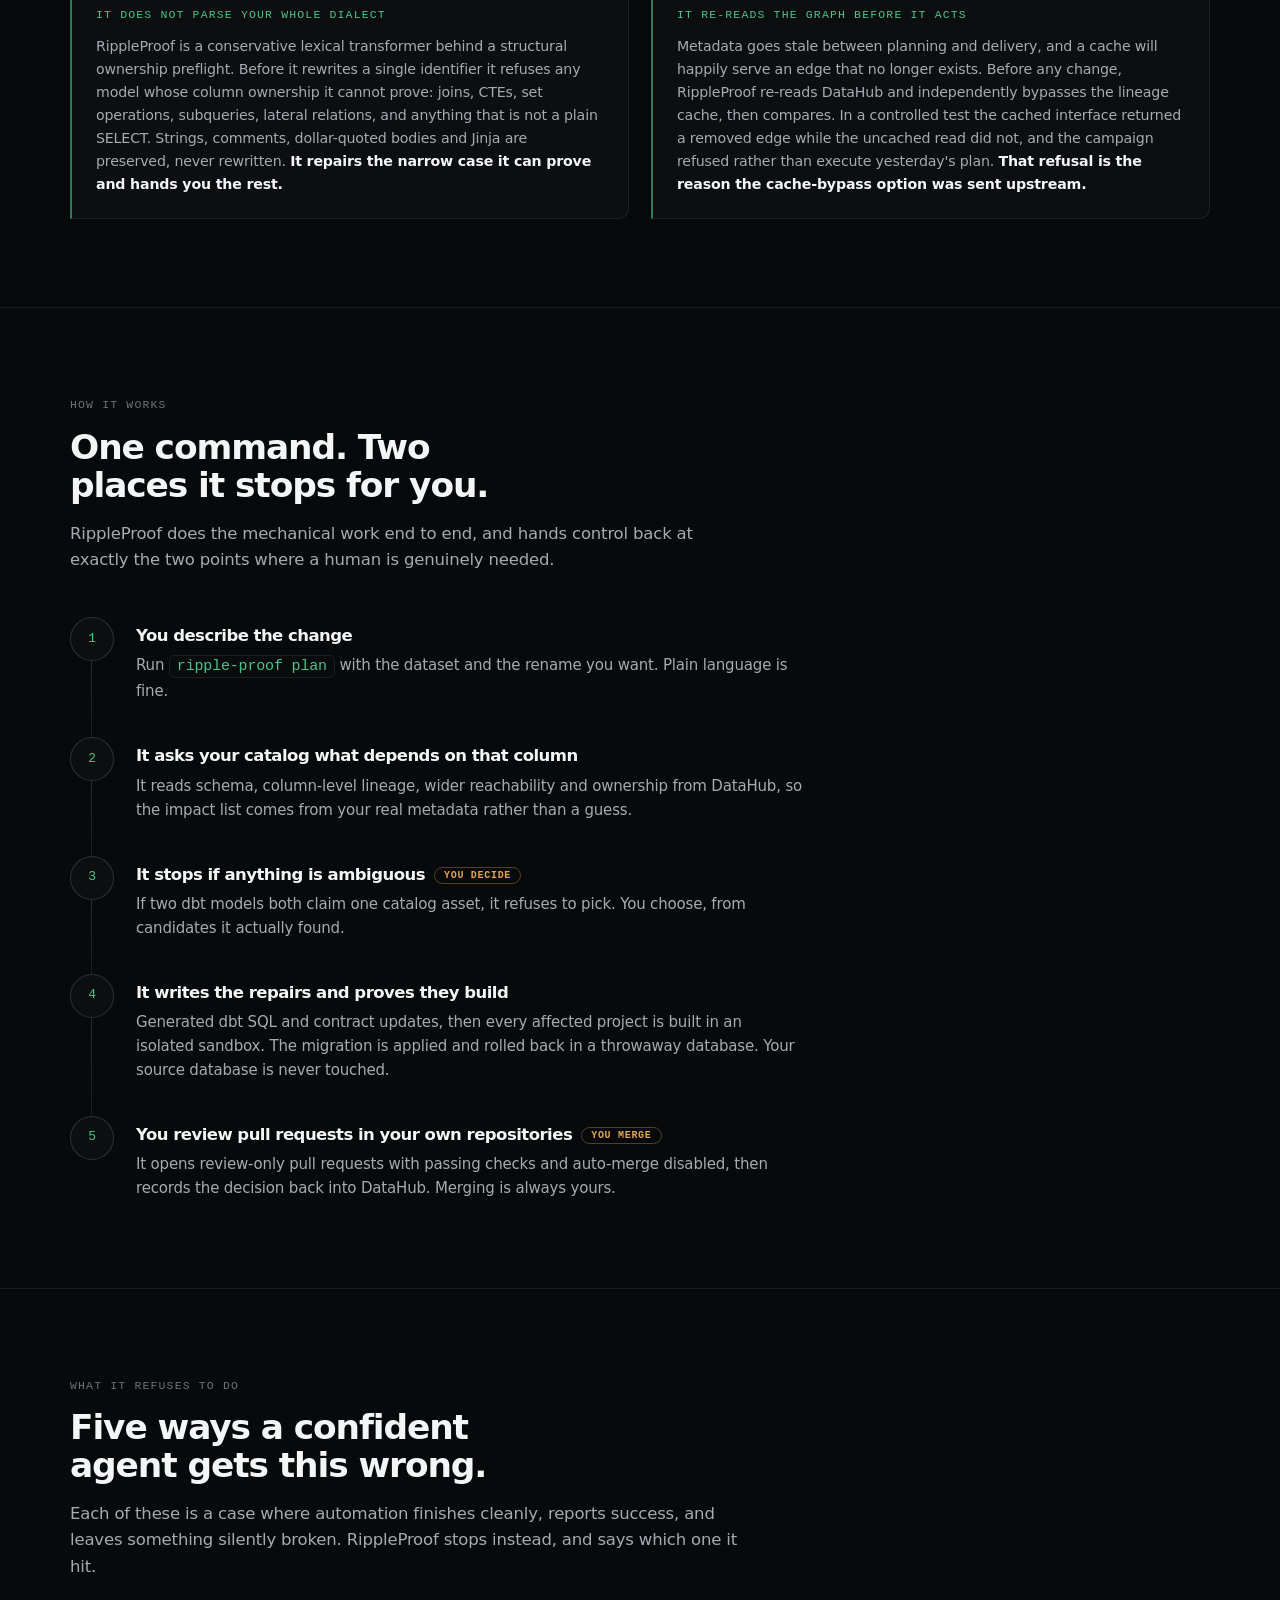
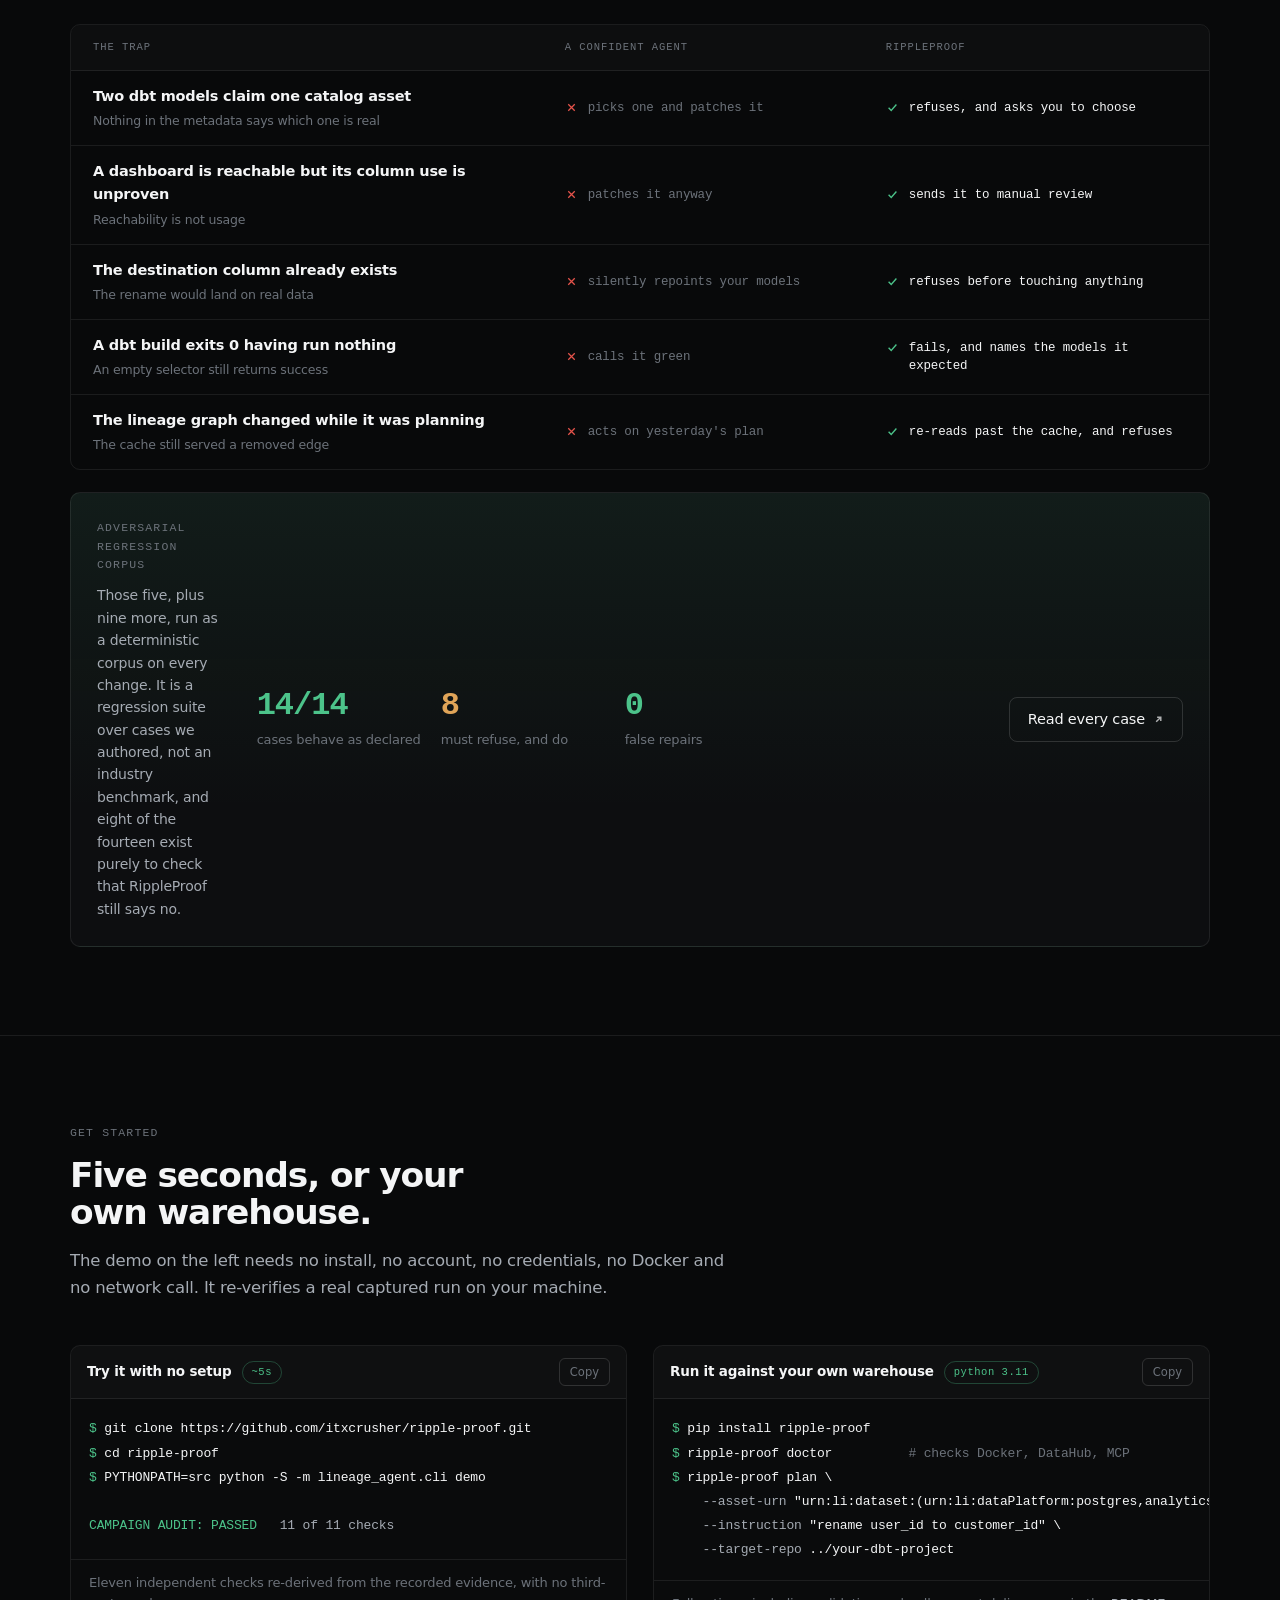
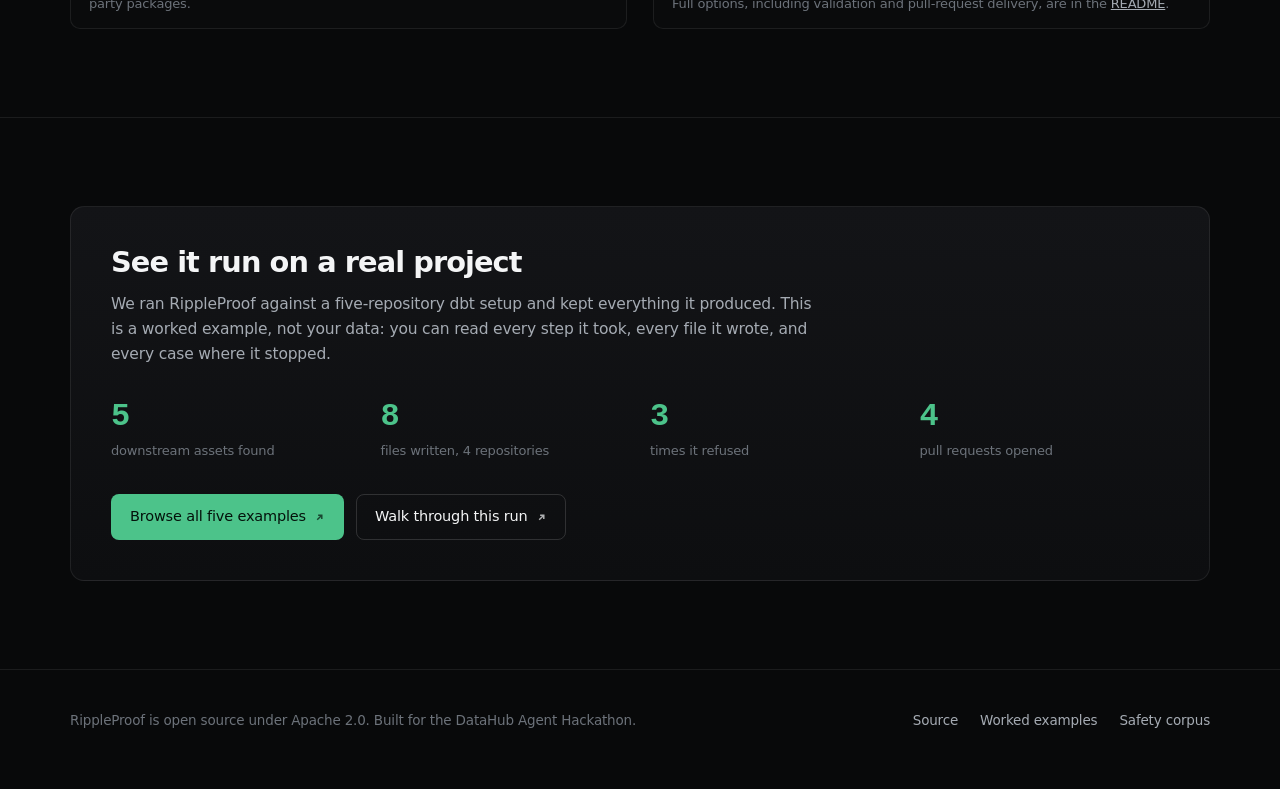
==== commit 20bd8bbc: "feat: state the two guarantees that answer the field's strongest contrast Competing entries in this " ====
--- a/index.html
+++ b/index.html
@@ -162,6 +162,15 @@
 .corpus p{color:var(--ink-2);font-size:14px;max-width:60ch}
 .corpus .kicker{margin-bottom:10px}
 
+/* ---------- guarantees under the comparison ---------- */
+.guards{display:grid;gap:20px;margin-top:22px}
+@media(min-width:880px){.guards{grid-template-columns:1fr 1fr;gap:22px}}
+.guard{border:1px solid var(--line);border-left:2px solid var(--mint-deep);
+  border-radius:0 var(--r) var(--r) 0;padding:22px 24px;background:var(--surface)}
+.guard .kicker{color:var(--mint);margin-bottom:11px}
+.guard p{color:var(--ink-2);font-size:14.2px;line-height:1.62}
+.guard b{color:var(--ink);font-variation-settings:"wght" 520}
+
 /* ---------- code blocks ---------- */
 .get{display:grid;gap:24px}
 @media(min-width:920px){.get{grid-template-columns:1fr 1fr;gap:26px}}
@@ -331,6 +340,17 @@
         </ul>
       </div>
     </div>
+
+    <div class="guards">
+      <div class="guard">
+        <div class="kicker">It does not parse your whole dialect</div>
+        <p>RippleProof is a conservative lexical transformer behind a structural ownership preflight. Before it rewrites a single identifier it refuses any model whose column ownership it cannot prove: joins, CTEs, set operations, subqueries, lateral relations, and anything that is not a plain SELECT. Strings, comments, dollar-quoted bodies and Jinja are preserved, never rewritten. <b>It repairs the narrow case it can prove and hands you the rest.</b></p>
+      </div>
+      <div class="guard">
+        <div class="kicker">It re-reads the graph before it acts</div>
+        <p>Metadata goes stale between planning and delivery, and a cache will happily serve an edge that no longer exists. Before any change, RippleProof re-reads DataHub and independently bypasses the lineage cache, then compares. In a controlled test the cached interface returned a removed edge while the uncached read did not, and the campaign refused rather than execute yesterday's plan. <b>That refusal is the reason the cache-bypass option was sent upstream.</b></p>
+      </div>
+    </div>
   </div>
 </section>
 
